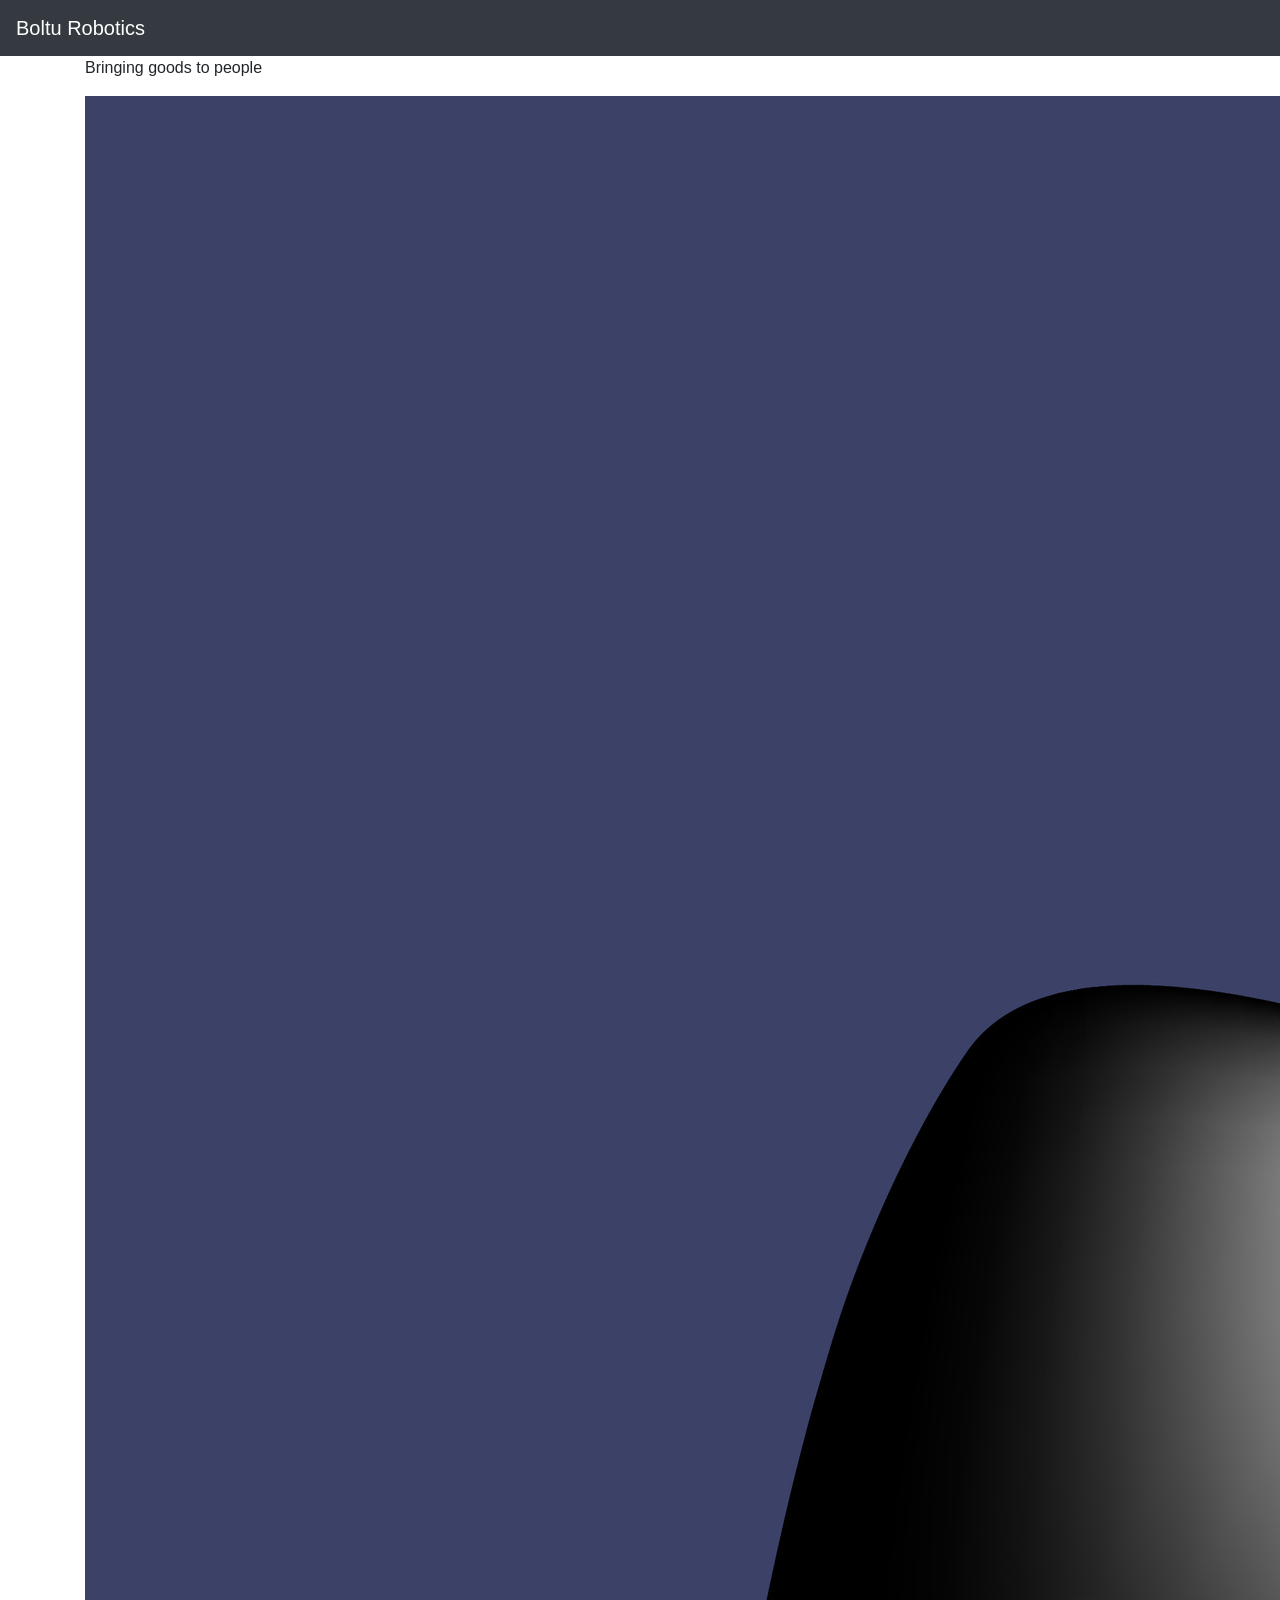
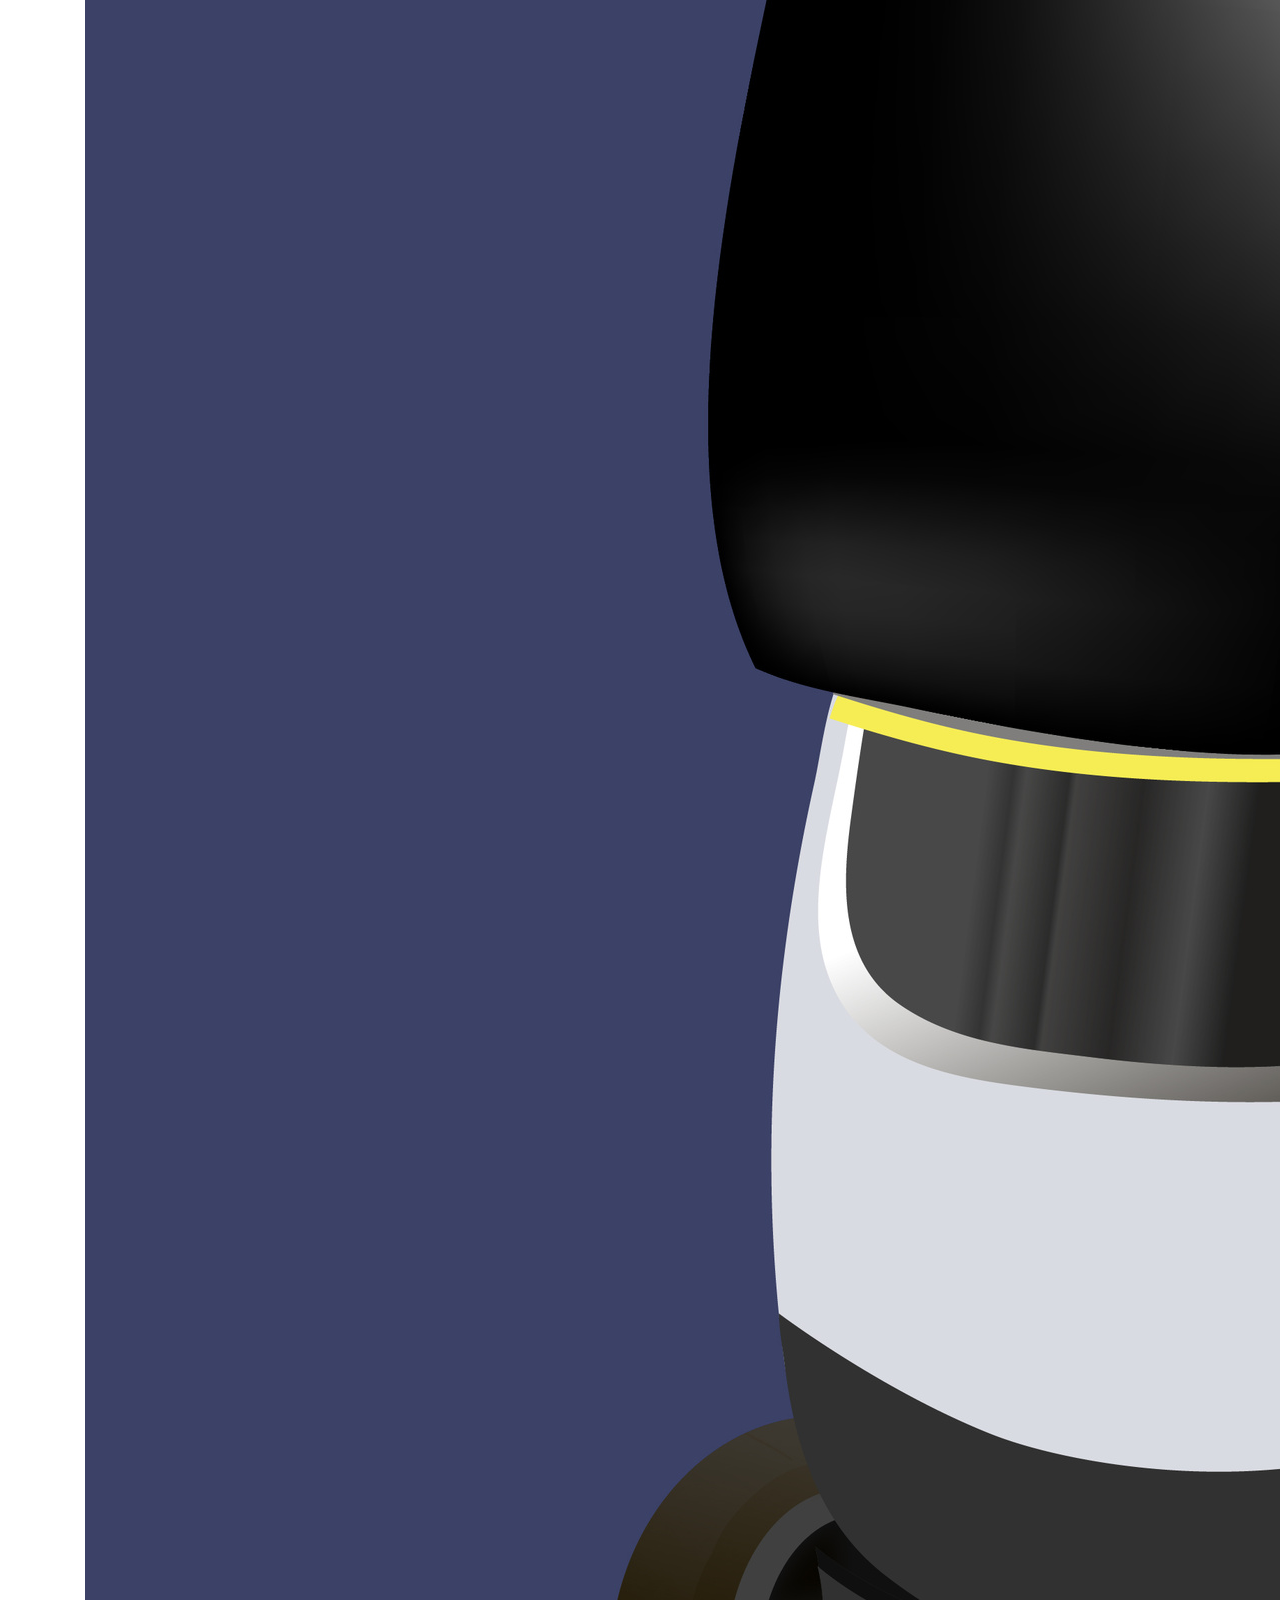
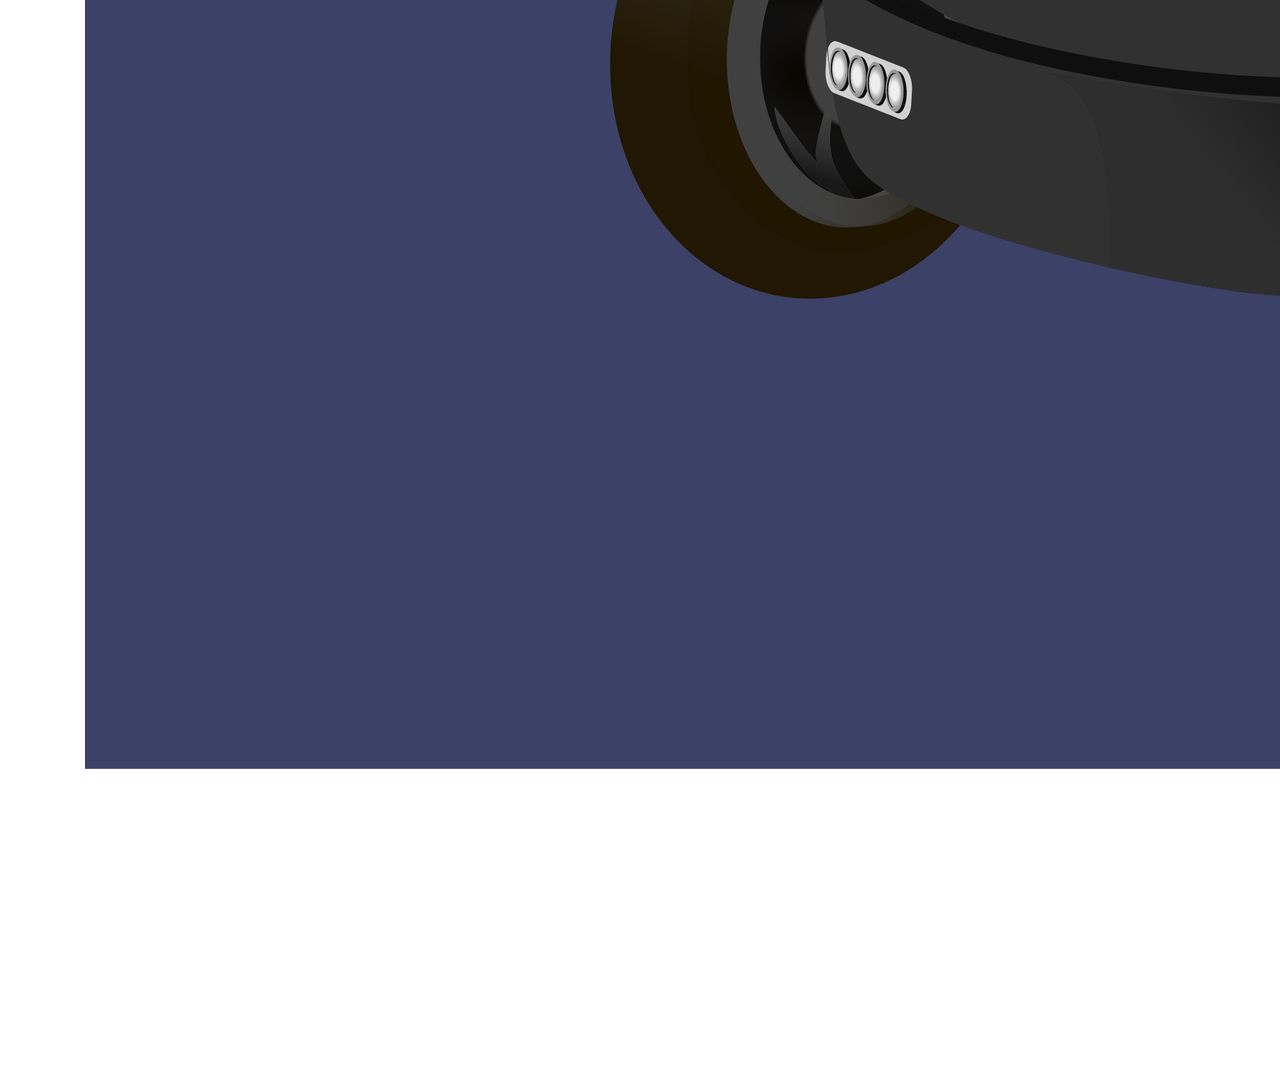
==== index.html @ 692ab0df "Update index.html" ====
<!doctype html>
<html lang="en">  
<head>    
  <meta charset="utf-8">
  <meta name="viewport" content="width=device-width, initial-scale=1, shrink-to-fit=no">
  <link rel="stylesheet" href="https://maxcdn.bootstrapcdn.com/bootstrap/4.0.0/css/bootstrap.min.css" integrity="sha384-Gn5384xqQ1aoWXA+058RXPxPg6fy4IWvTNh0E263XmFcJlSAwiGgFAW/dAiS6JXm" crossorigin="anonymous">
</head>
<body>
  <nav class="navbar navbar-dark bg-dark">
    <a class="navbar-brand" href="#">Boltu Robotics</a>
    <div class="collapse navbar-collapse" id="navbarNavAltMarkup">
      <div class="navbar-nav">
        <a class="nav-item nav-link active" href="#">Home <span class="sr-only">(current)</span></a>
        <a class="nav-item nav-link" href="contactus.html">Contact us</a>
      </div>
    </div>
  </nav>

  <div class="container">  
  <div id="programdetails">
  <p>Bringing goods to people</p>
    <img src="images/delivery.jpeg" />
  <iframe width="560" height="315" src="https://www.youtube-nocookie.com/embed/IPtCPt2tjGg" frameborder="0" allow="accelerometer; autoplay; clipboard-write; encrypted-media; gyroscope; picture-in-picture" allowfullscreen></iframe>
  </div>
  </div>
    
  <script src="https://code.jquery.com/jquery-3.2.1.slim.min.js" integrity="sha384-KJ3o2DKtIkvYIK3UENzmM7KCkRr/rE9/Qpg6aAZGJwFDMVNA/GpGFF93hXpG5KkN" crossorigin="anonymous"></script>
  <script src="https://cdnjs.cloudflare.com/ajax/libs/popper.js/1.12.9/umd/popper.min.js" integrity="sha384-ApNbgh9B+Y1QKtv3Rn7W3mgPxhU9K/ScQsAP7hUibX39j7fakFPskvXusvfa0b4Q" crossorigin="anonymous"></script>
  <script src="https://maxcdn.bootstrapcdn.com/bootstrap/4.0.0/js/bootstrap.min.js" integrity="sha384-JZR6Spejh4U02d8jOt6vLEHfe/JQGiRRSQQxSfFWpi1MquVdAyjUar5+76PVCmYl" crossorigin="anonymous"></script>
  
</body>
</html>
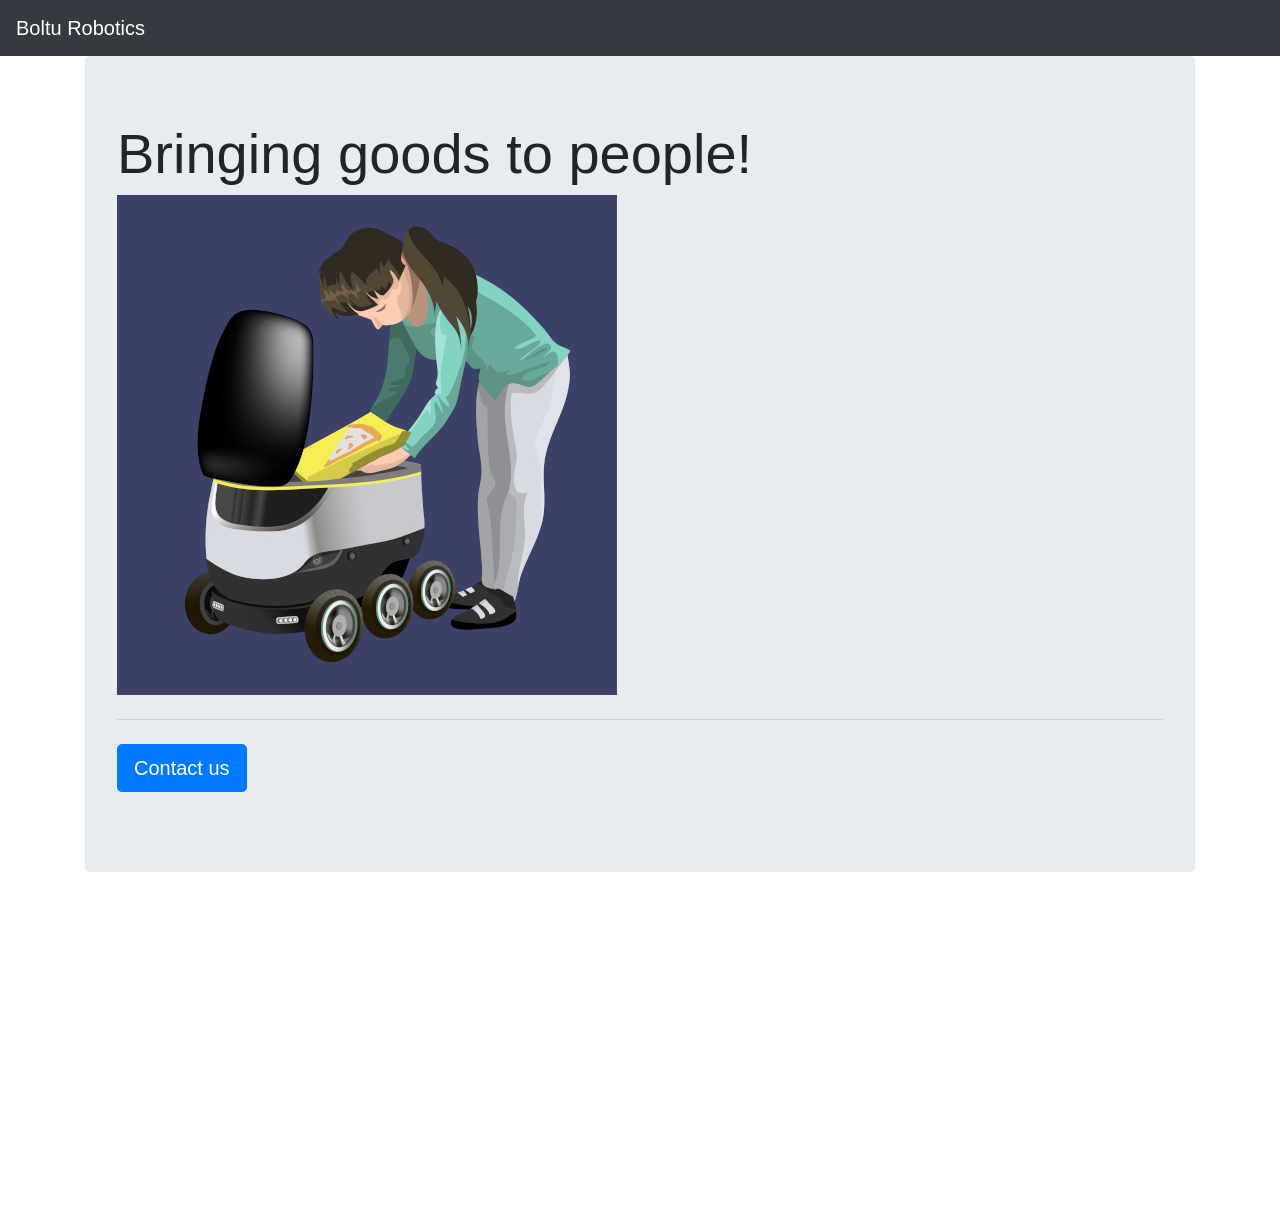
==== commit dab9387c: "Update index.html" ====
--- a/index.html
+++ b/index.html
@@ -8,18 +8,20 @@
 <body>
   <nav class="navbar navbar-dark bg-dark">
     <a class="navbar-brand" href="#">Boltu Robotics</a>
-    <div class="collapse navbar-collapse" id="navbarNavAltMarkup">
-      <div class="navbar-nav">
-        <a class="nav-item nav-link active" href="#">Home <span class="sr-only">(current)</span></a>
-        <a class="nav-item nav-link" href="contactus.html">Contact us</a>
-      </div>
-    </div>
   </nav>
 
   <div class="container">  
+    <div class="jumbotron">
+  <h1 class="display-4">Bringing goods to people!</h1>
+      <img src="images/delivery_sm.jpeg" />
+  <hr class="my-4">
+  <p class="lead">
+    <a class="btn btn-primary btn-lg" href="contactus.html" role="button">Contact us</a>
+  </p>
+</div>
+    
   <div id="programdetails">
-  <p>Bringing goods to people</p>
-    <img src="images/delivery.jpeg" />
+        
   <iframe width="560" height="315" src="https://www.youtube-nocookie.com/embed/IPtCPt2tjGg" frameborder="0" allow="accelerometer; autoplay; clipboard-write; encrypted-media; gyroscope; picture-in-picture" allowfullscreen></iframe>
   </div>
   </div>
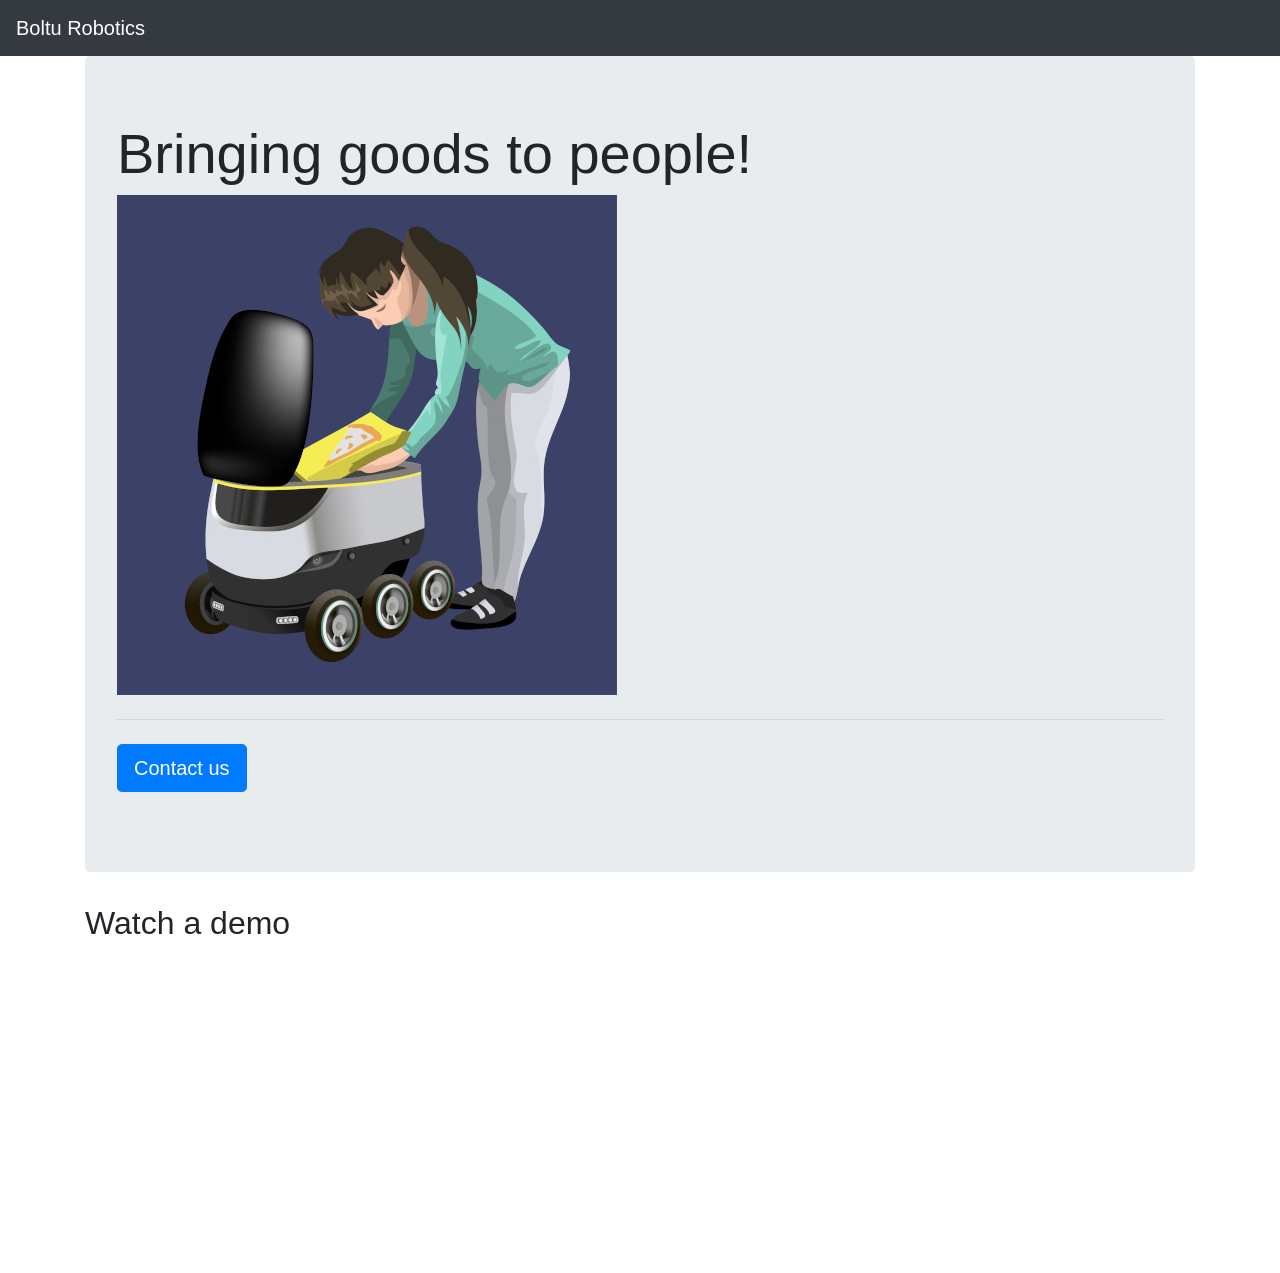
==== commit 9e319fb4: "Update index.html" ====
--- a/index.html
+++ b/index.html
@@ -12,7 +12,7 @@
 
   <div class="container">  
     <div class="jumbotron">
-  <h1 class="display-4">Bringing goods to people!</h1>
+  <h4 class="display-4">Bringing goods to people!</h4>
       <img src="images/delivery_sm.jpeg" />
   <hr class="my-4">
   <p class="lead">
@@ -21,7 +21,7 @@
 </div>
     
   <div id="programdetails">
-        
+    <h2>Watch a demo</h2>
   <iframe width="560" height="315" src="https://www.youtube-nocookie.com/embed/IPtCPt2tjGg" frameborder="0" allow="accelerometer; autoplay; clipboard-write; encrypted-media; gyroscope; picture-in-picture" allowfullscreen></iframe>
   </div>
   </div>
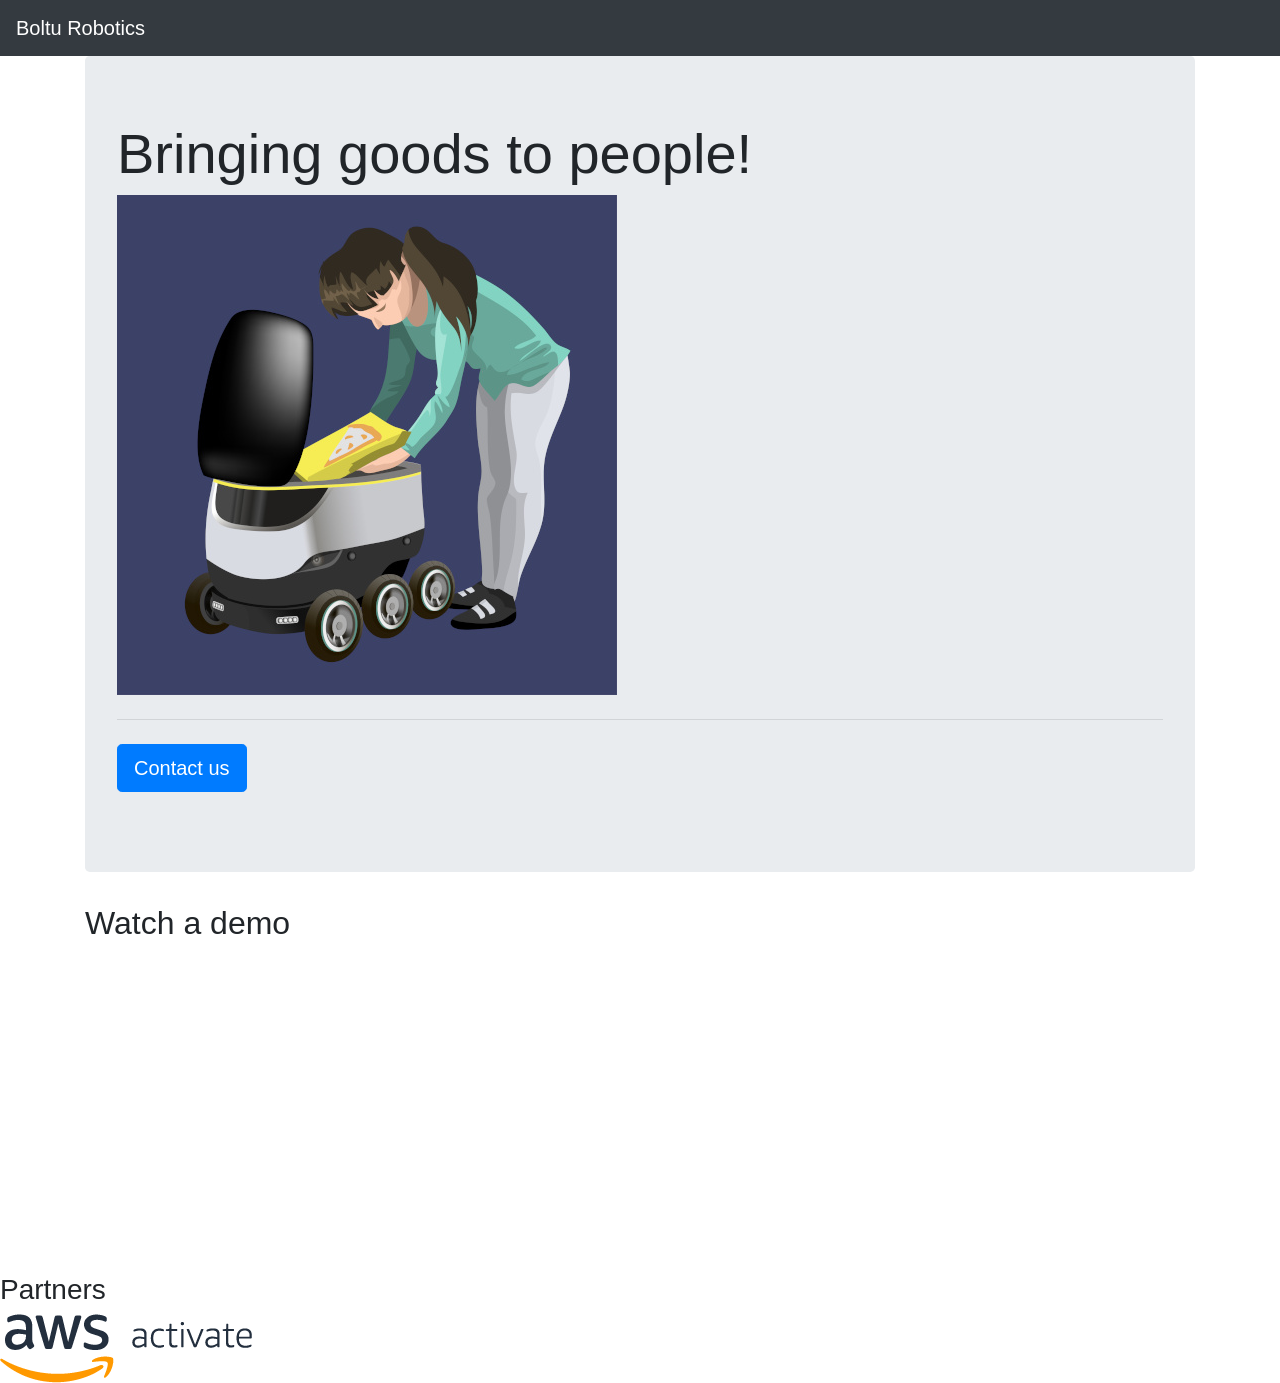
==== commit 7d1c2205: "Update index.html" ====
--- a/index.html
+++ b/index.html
@@ -25,7 +25,10 @@
   <iframe width="560" height="315" src="https://www.youtube-nocookie.com/embed/IPtCPt2tjGg" frameborder="0" allow="accelerometer; autoplay; clipboard-write; encrypted-media; gyroscope; picture-in-picture" allowfullscreen></iframe>
   </div>
   </div>
-    
+  <div>
+    <h3>Partners</h3>
+    <img src="images/aws_activate.png" alt="AWS Activate" />
+  </div>
   <script src="https://code.jquery.com/jquery-3.2.1.slim.min.js" integrity="sha384-KJ3o2DKtIkvYIK3UENzmM7KCkRr/rE9/Qpg6aAZGJwFDMVNA/GpGFF93hXpG5KkN" crossorigin="anonymous"></script>
   <script src="https://cdnjs.cloudflare.com/ajax/libs/popper.js/1.12.9/umd/popper.min.js" integrity="sha384-ApNbgh9B+Y1QKtv3Rn7W3mgPxhU9K/ScQsAP7hUibX39j7fakFPskvXusvfa0b4Q" crossorigin="anonymous"></script>
   <script src="https://maxcdn.bootstrapcdn.com/bootstrap/4.0.0/js/bootstrap.min.js" integrity="sha384-JZR6Spejh4U02d8jOt6vLEHfe/JQGiRRSQQxSfFWpi1MquVdAyjUar5+76PVCmYl" crossorigin="anonymous"></script>
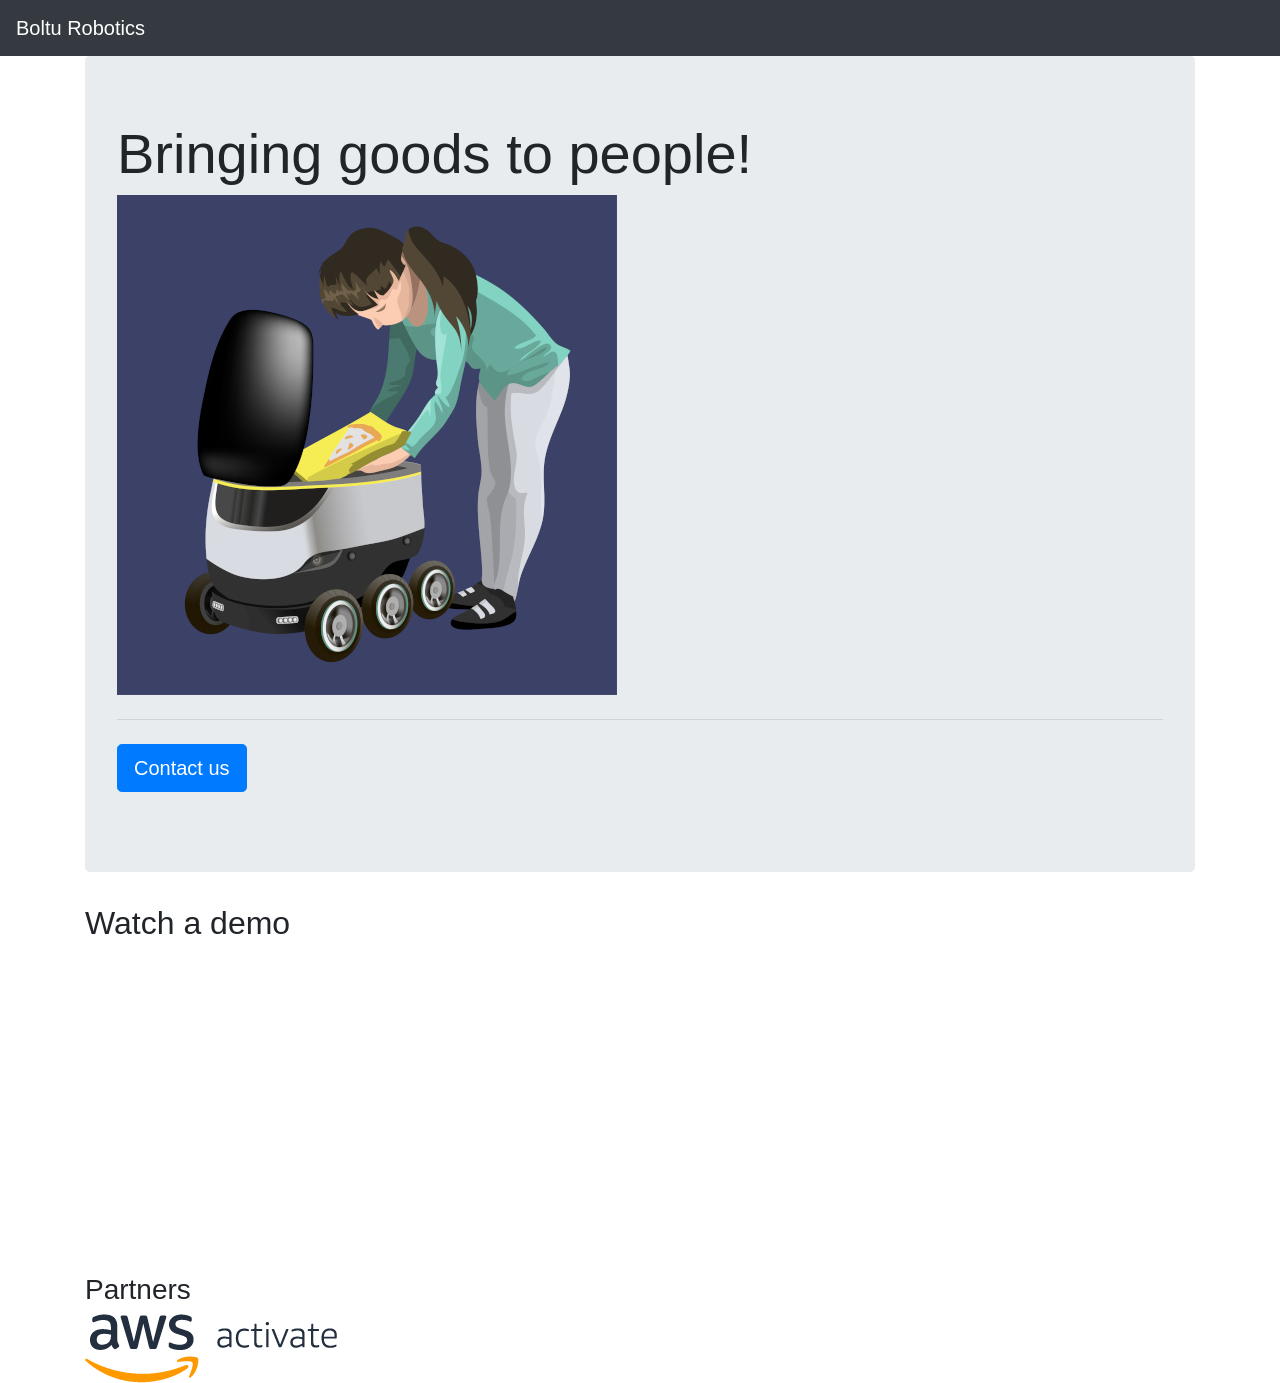
==== commit 6742f194: "Update index.html" ====
--- a/index.html
+++ b/index.html
@@ -24,11 +24,13 @@
     <h2>Watch a demo</h2>
   <iframe width="560" height="315" src="https://www.youtube-nocookie.com/embed/IPtCPt2tjGg" frameborder="0" allow="accelerometer; autoplay; clipboard-write; encrypted-media; gyroscope; picture-in-picture" allowfullscreen></iframe>
   </div>
-  </div>
   <div>
     <h3>Partners</h3>
     <img src="images/aws_activate.png" alt="AWS Activate" />
   </div>
+    
+  </div>
+
   <script src="https://code.jquery.com/jquery-3.2.1.slim.min.js" integrity="sha384-KJ3o2DKtIkvYIK3UENzmM7KCkRr/rE9/Qpg6aAZGJwFDMVNA/GpGFF93hXpG5KkN" crossorigin="anonymous"></script>
   <script src="https://cdnjs.cloudflare.com/ajax/libs/popper.js/1.12.9/umd/popper.min.js" integrity="sha384-ApNbgh9B+Y1QKtv3Rn7W3mgPxhU9K/ScQsAP7hUibX39j7fakFPskvXusvfa0b4Q" crossorigin="anonymous"></script>
   <script src="https://maxcdn.bootstrapcdn.com/bootstrap/4.0.0/js/bootstrap.min.js" integrity="sha384-JZR6Spejh4U02d8jOt6vLEHfe/JQGiRRSQQxSfFWpi1MquVdAyjUar5+76PVCmYl" crossorigin="anonymous"></script>
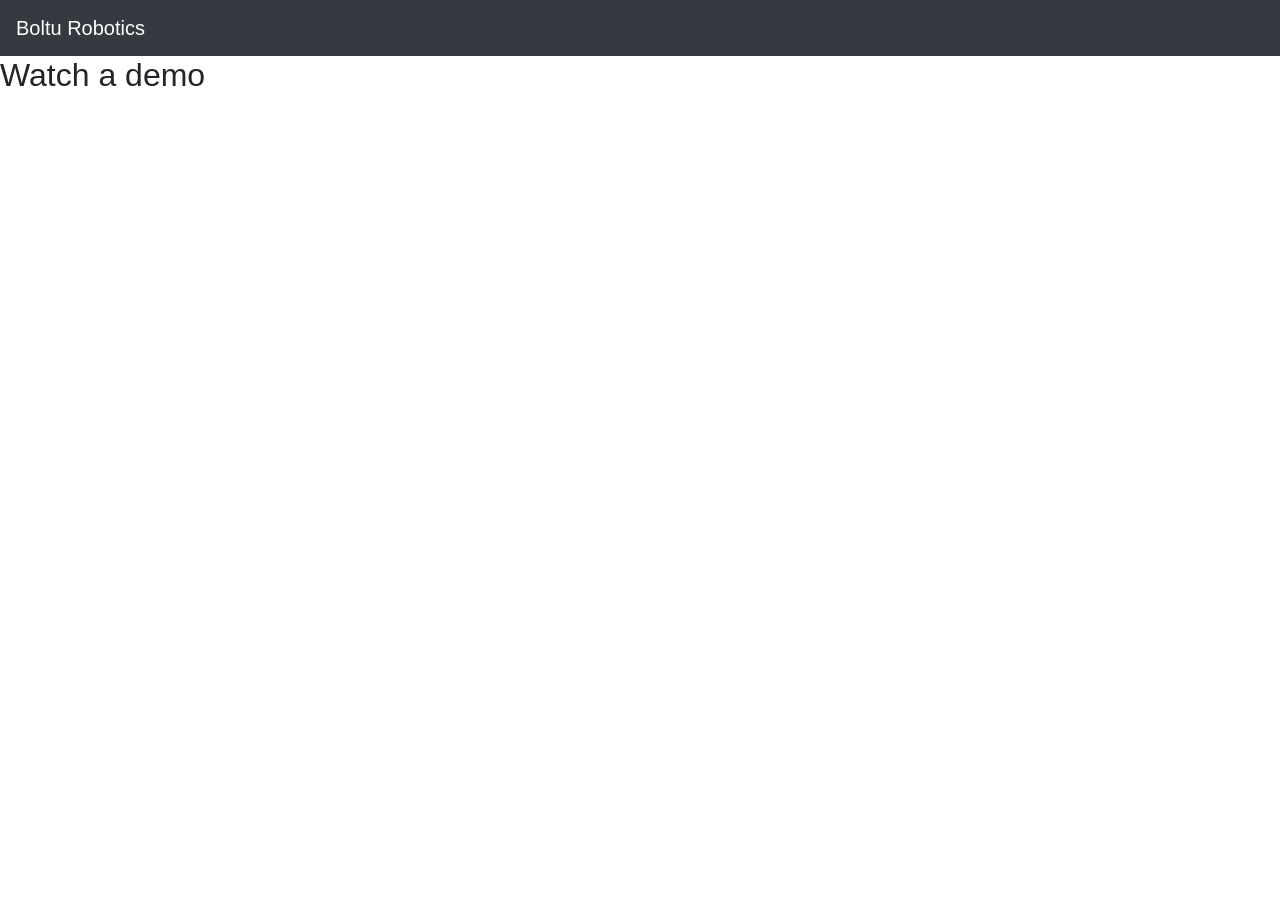
==== commit c5fe6176: "Update index.html" ====
--- a/index.html
+++ b/index.html
@@ -9,25 +9,13 @@
   <nav class="navbar navbar-dark bg-dark">
     <a class="navbar-brand" href="#">Boltu Robotics</a>
   </nav>
-
-  <div class="container">  
-    <div class="jumbotron">
-  <h4 class="display-4">Bringing goods to people!</h4>
-      <img src="images/delivery_sm.jpeg" />
-  <hr class="my-4">
-  <p class="lead">
-    <a class="btn btn-primary btn-lg" href="contactus.html" role="button">Contact us</a>
-  </p>
-</div>
     
   <div id="programdetails">
     <h2>Watch a demo</h2>
-  <iframe width="560" height="315" src="https://www.youtube-nocookie.com/embed/IPtCPt2tjGg" frameborder="0" allow="accelerometer; autoplay; clipboard-write; encrypted-media; gyroscope; picture-in-picture" allowfullscreen></iframe>
+
+    <iframe width="560" height="315" src="https://www.youtube.com/embed/LQcXNN6Wu04" title="YouTube video player" frameborder="0" allow="accelerometer; autoplay; clipboard-write; encrypted-media; gyroscope; picture-in-picture" allowfullscreen></iframe>
   </div>
-  <div>
-    <h3>Partners</h3>
-    <img src="images/aws_activate.png" alt="AWS Activate" />
-  </div>
+  
     
   </div>
 
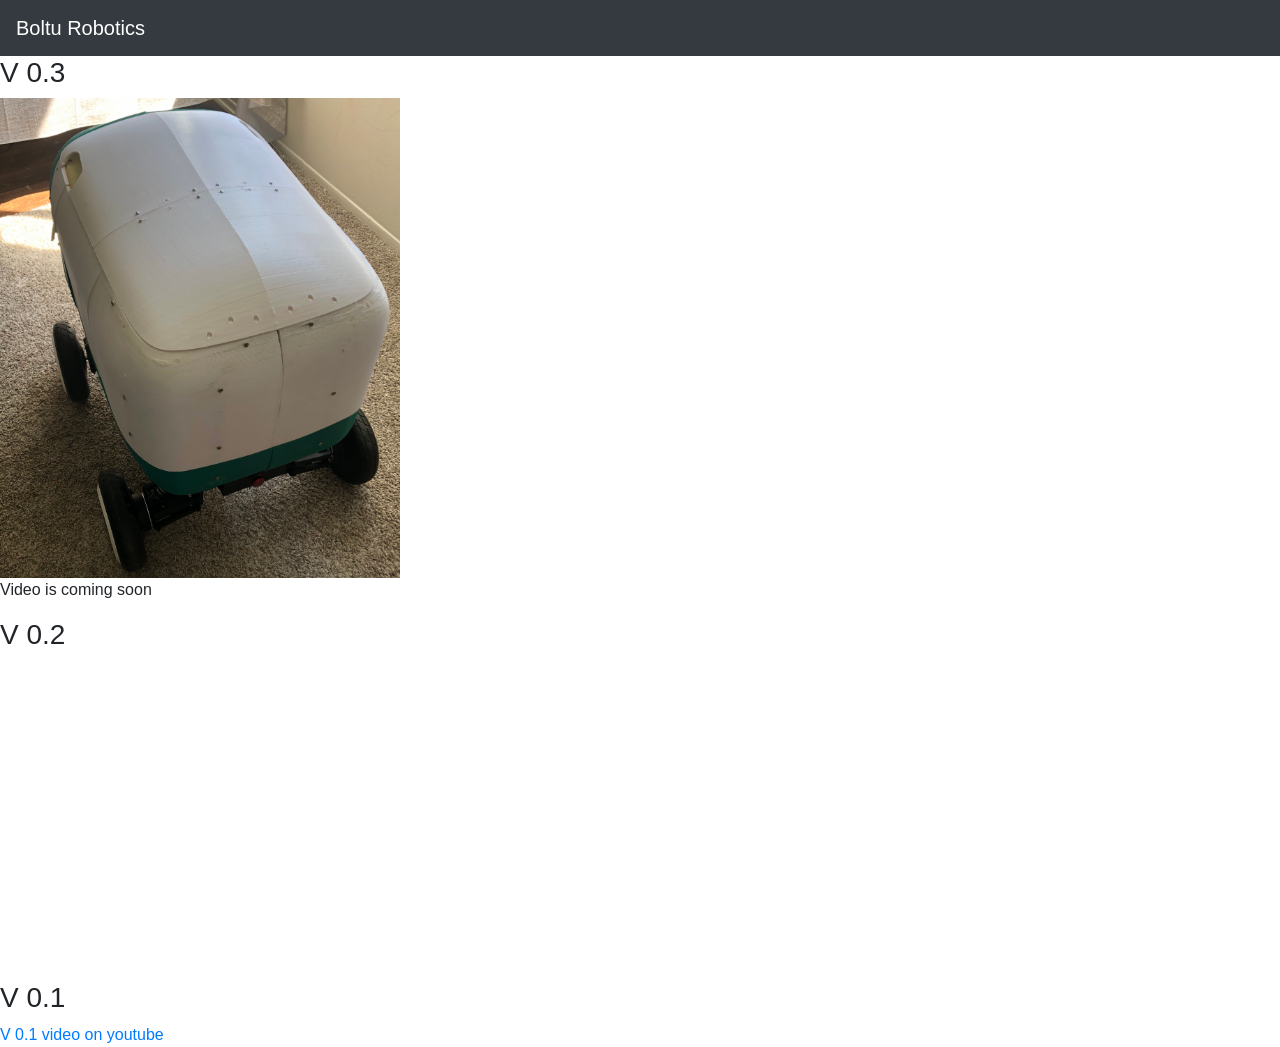
==== commit c7884e5e: "Update index.html" ====
--- a/index.html
+++ b/index.html
@@ -9,19 +9,20 @@
   <nav class="navbar navbar-dark bg-dark">
     <a class="navbar-brand" href="#">Boltu Robotics</a>
   </nav>
-    
-  <div id="programdetails">
-    <h2>Watch a demo</h2>
-
-    <iframe width="560" height="315" src="https://www.youtube.com/embed/LQcXNN6Wu04" title="YouTube video player" frameborder="0" allow="accelerometer; autoplay; clipboard-write; encrypted-media; gyroscope; picture-in-picture" allowfullscreen></iframe>
+  <h3>V 0.3</h3>
+  <img src="/images/v3.jpg" width="400" height="480" />
+  <p>Video is coming soon</p>
+  
+  <h3>V 0.2 </h3>
+  <div>
+  <iframe width="560" height="315" src="https://www.youtube.com/embed/LQcXNN6Wu04" title="YouTube video player" frameborder="0" allow="accelerometer; autoplay; clipboard-write; encrypted-media; gyroscope; picture-in-picture" allowfullscreen></iframe>
   </div>
+  <h3>V 0.1</h3>
+ 
+  <a href="https://youtu.be/LQcXNN6Wu04">V 0.1 video on youtube</a>
   
-    
-  </div>
-
-  <script src="https://code.jquery.com/jquery-3.2.1.slim.min.js" integrity="sha384-KJ3o2DKtIkvYIK3UENzmM7KCkRr/rE9/Qpg6aAZGJwFDMVNA/GpGFF93hXpG5KkN" crossorigin="anonymous"></script>
-  <script src="https://cdnjs.cloudflare.com/ajax/libs/popper.js/1.12.9/umd/popper.min.js" integrity="sha384-ApNbgh9B+Y1QKtv3Rn7W3mgPxhU9K/ScQsAP7hUibX39j7fakFPskvXusvfa0b4Q" crossorigin="anonymous"></script>
-  <script src="https://maxcdn.bootstrapcdn.com/bootstrap/4.0.0/js/bootstrap.min.js" integrity="sha384-JZR6Spejh4U02d8jOt6vLEHfe/JQGiRRSQQxSfFWpi1MquVdAyjUar5+76PVCmYl" crossorigin="anonymous"></script>
+  
+   <script src="https://maxcdn.bootstrapcdn.com/bootstrap/4.0.0/js/bootstrap.min.js" integrity="sha384-JZR6Spejh4U02d8jOt6vLEHfe/JQGiRRSQQxSfFWpi1MquVdAyjUar5+76PVCmYl" crossorigin="anonymous"></script>
   
 </body>
 </html>
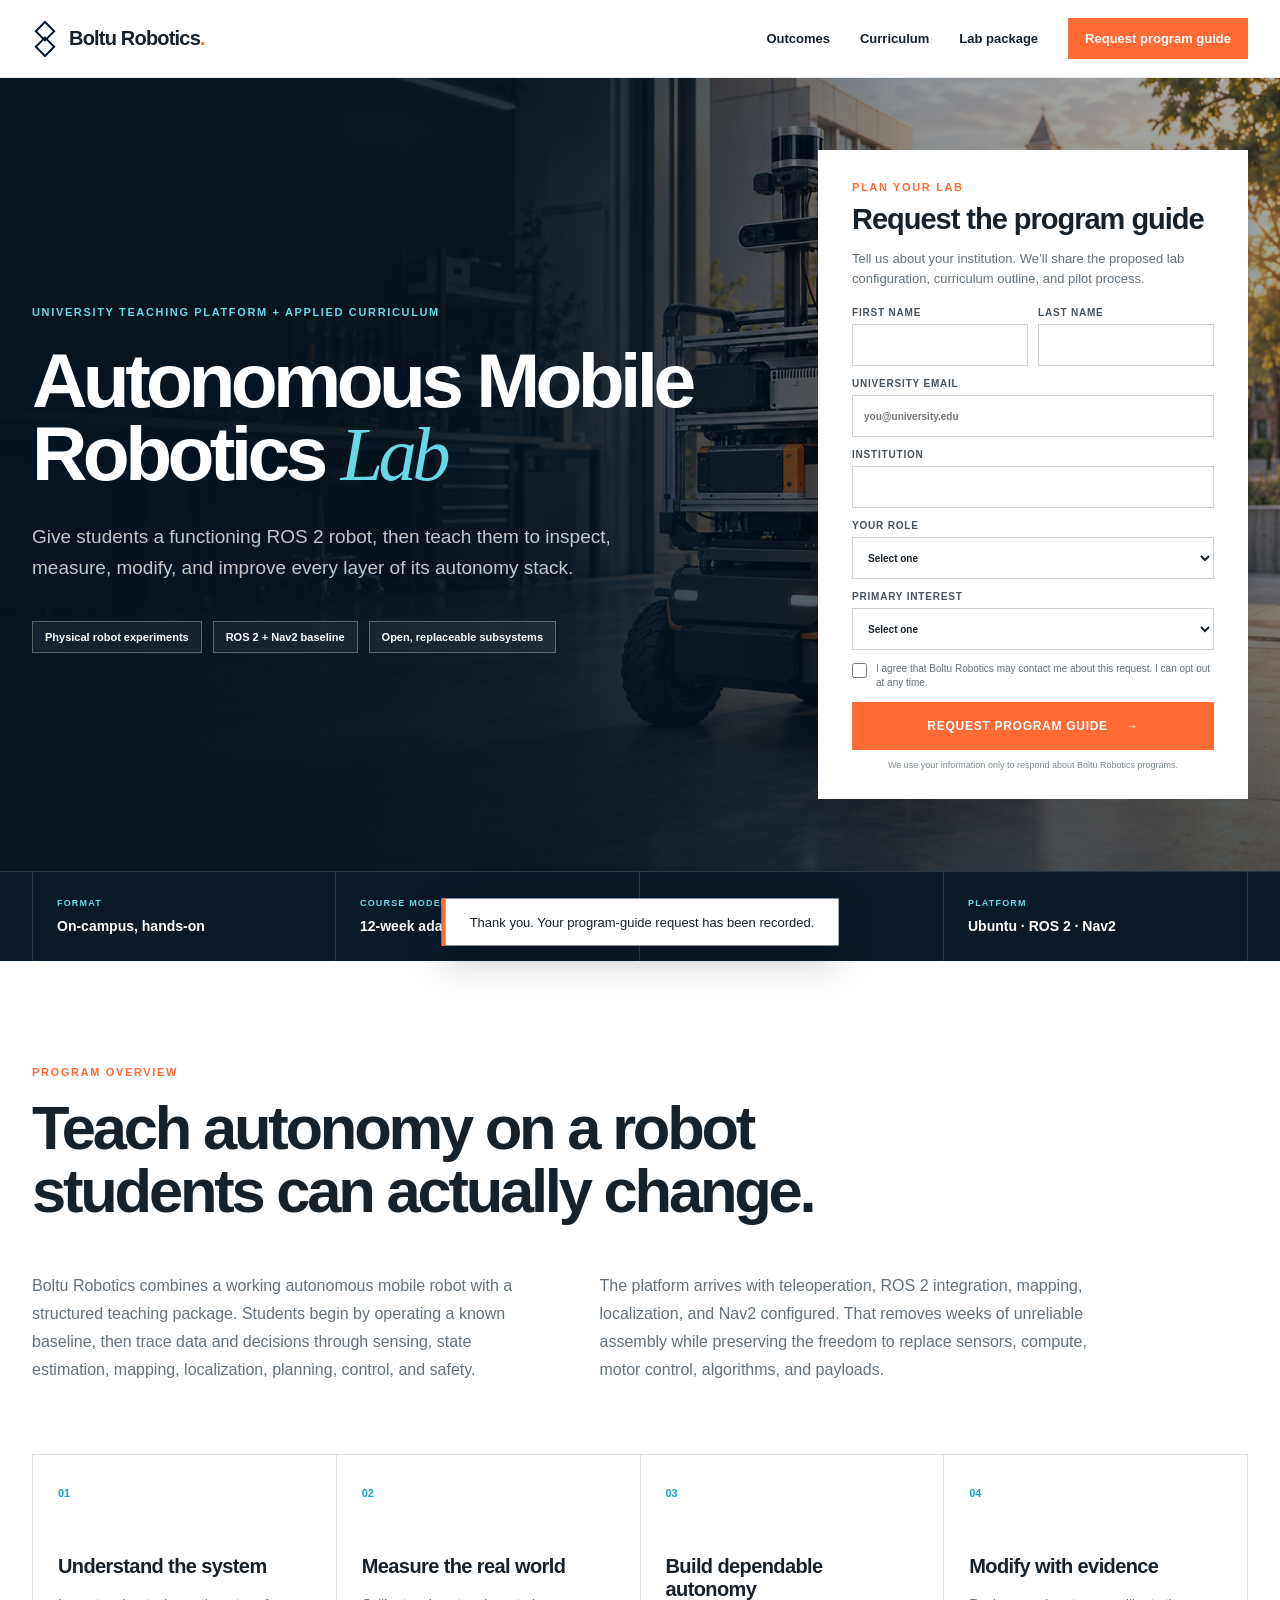
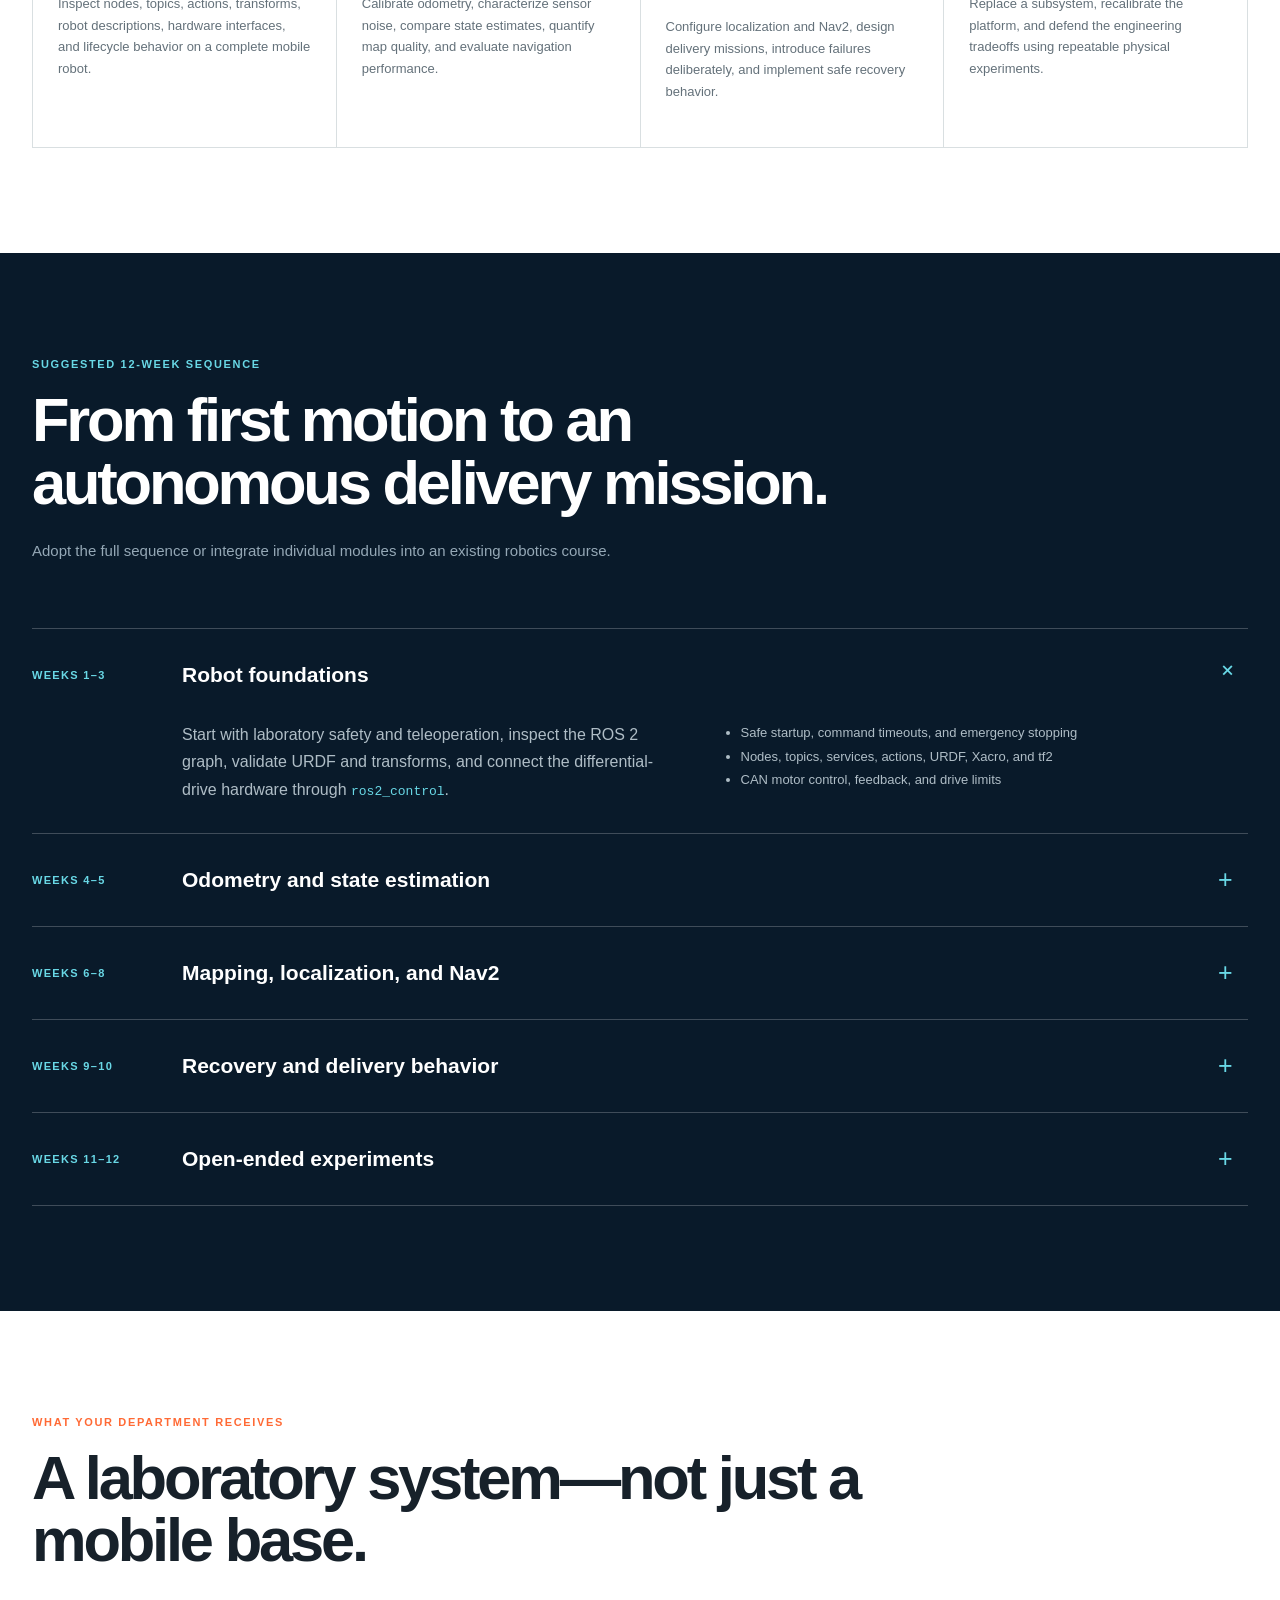
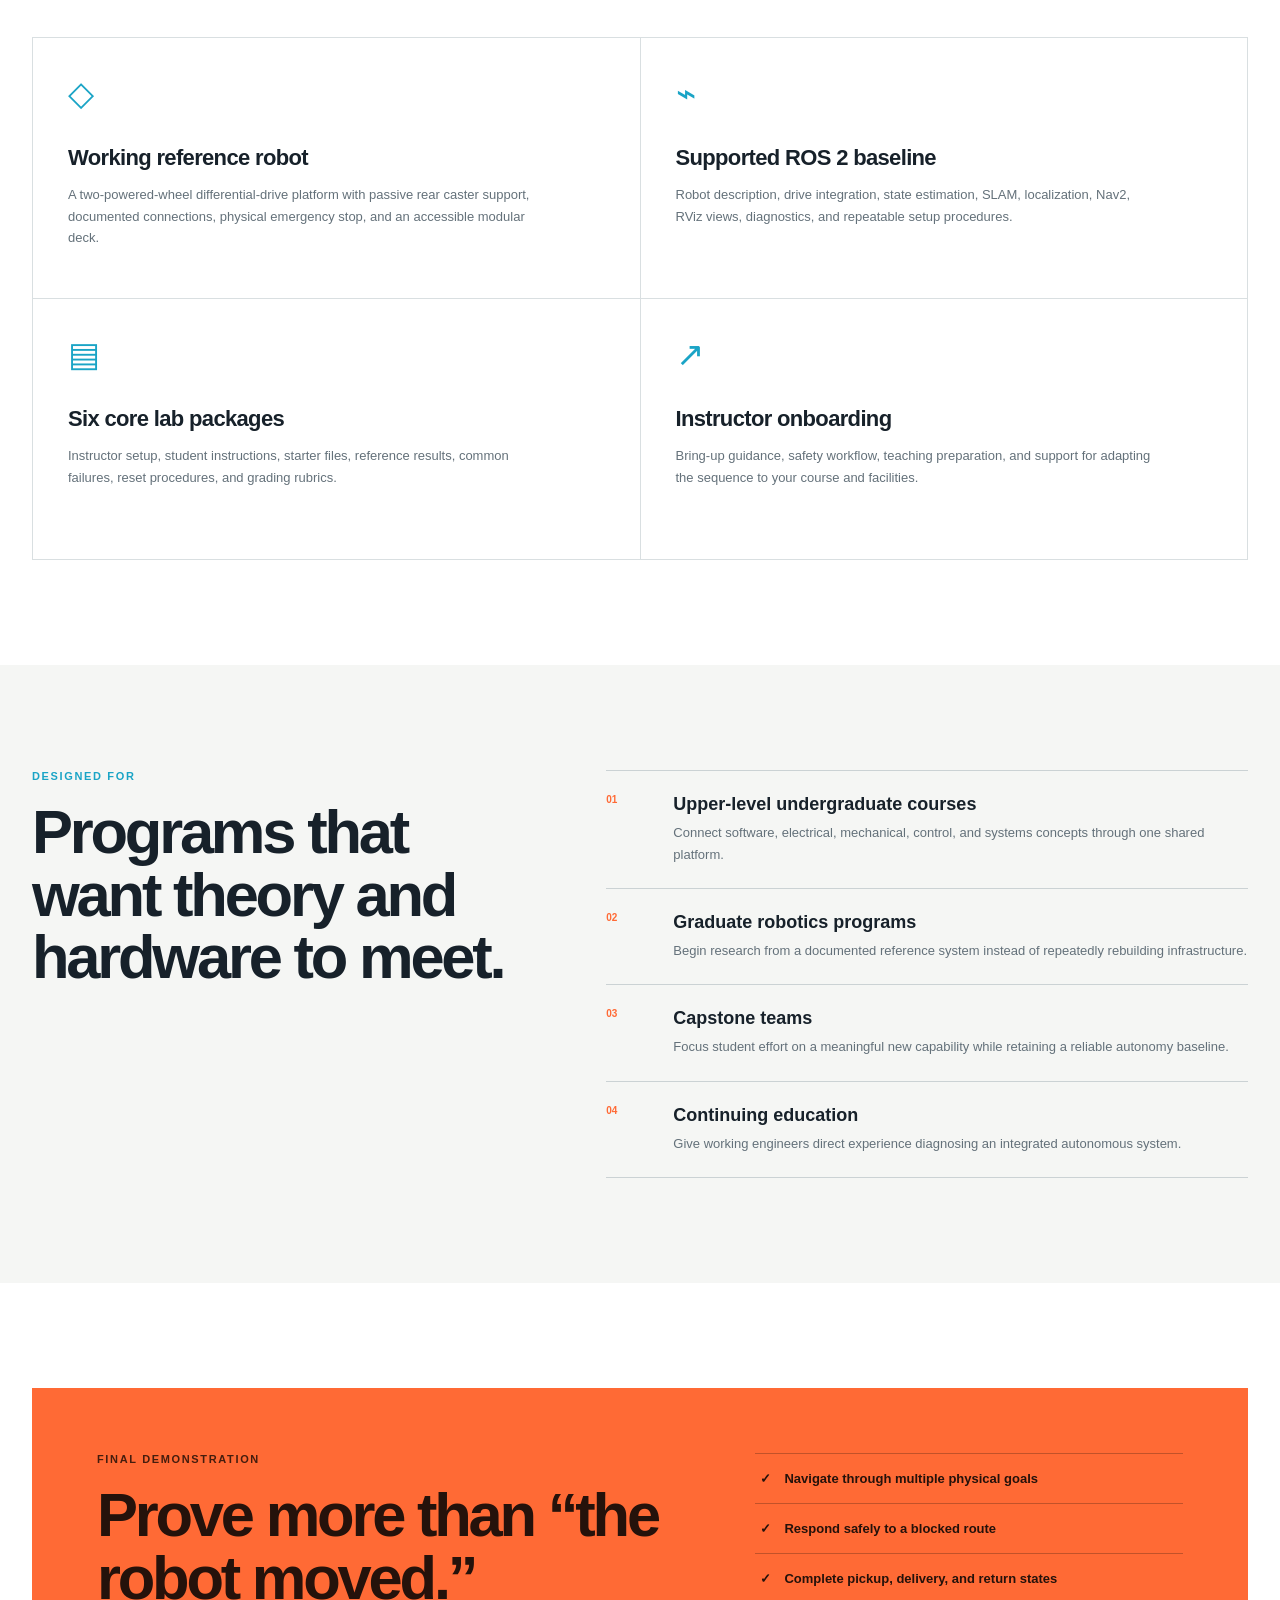
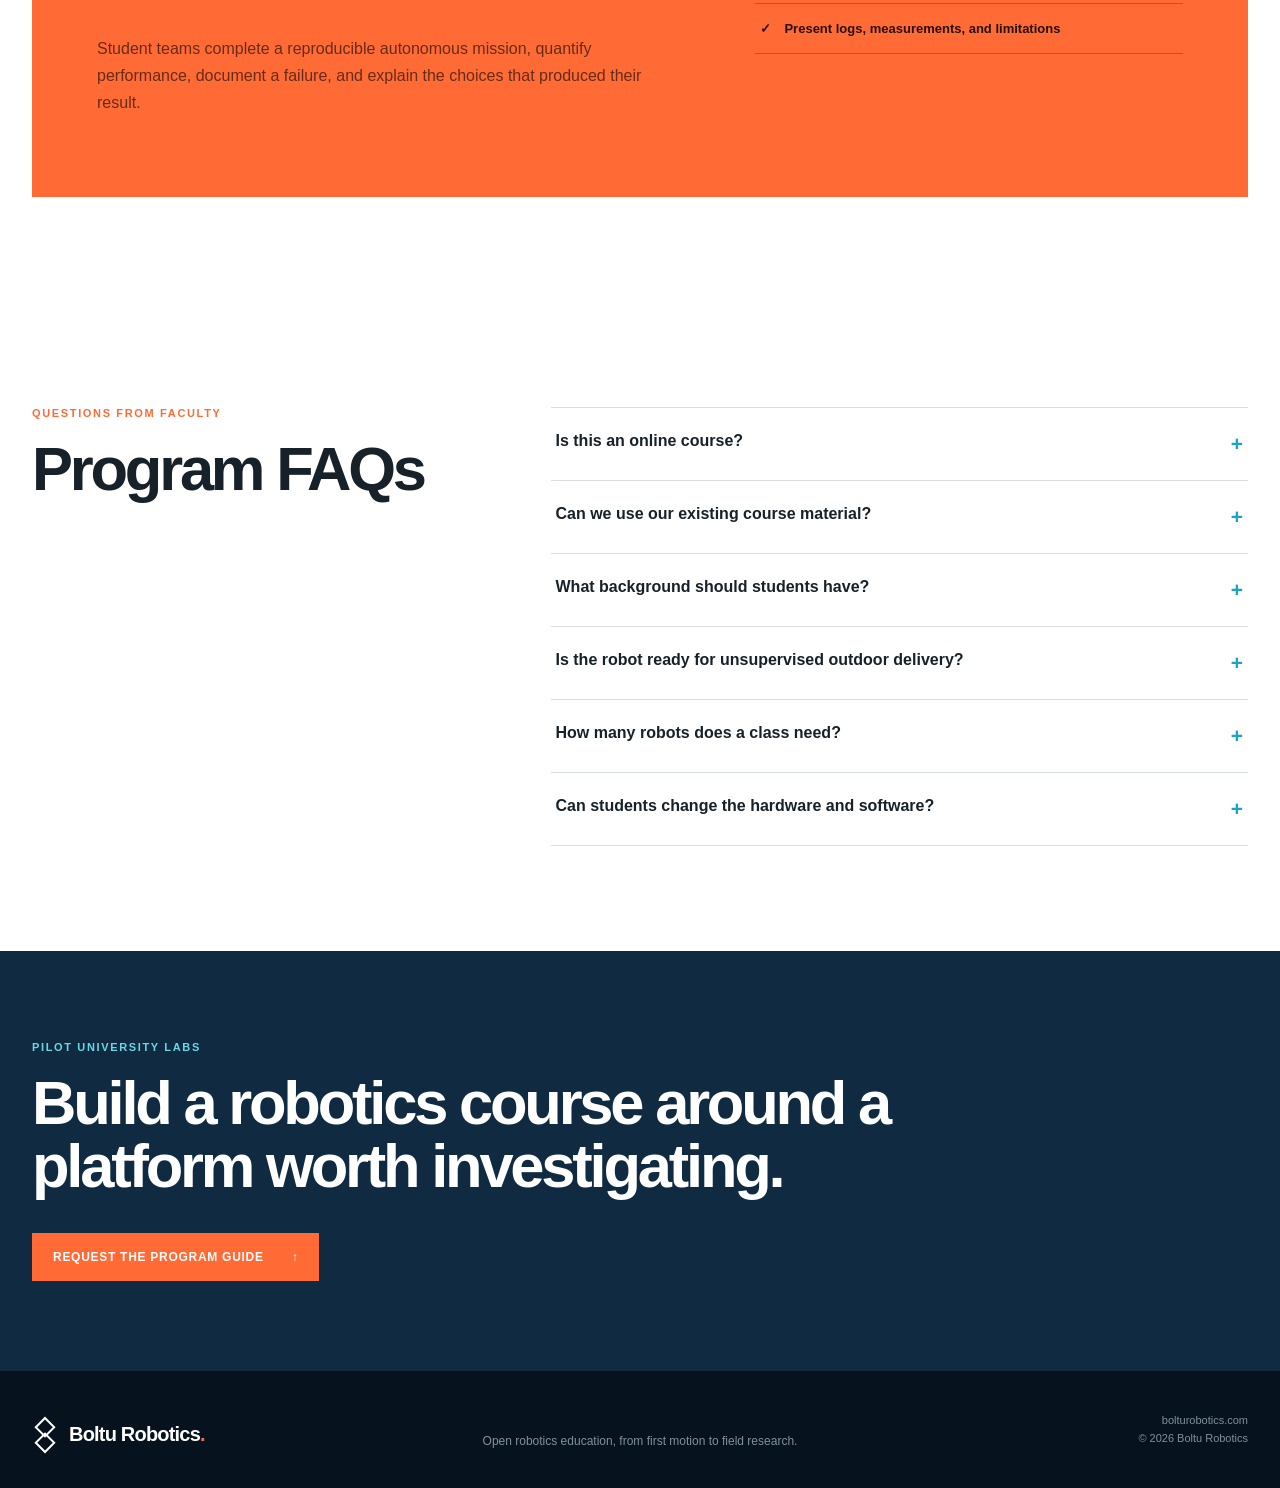
==== commit 8b7adc58: "Add university robotics lab landing page" ====
--- a/index.html
+++ b/index.html
@@ -1,28 +1,197 @@
 <!doctype html>
-<html lang="en">  
-<head>    
+<html lang="en">
+<head>
   <meta charset="utf-8">
-  <meta name="viewport" content="width=device-width, initial-scale=1, shrink-to-fit=no">
-  <link rel="stylesheet" href="https://maxcdn.bootstrapcdn.com/bootstrap/4.0.0/css/bootstrap.min.css" integrity="sha384-Gn5384xqQ1aoWXA+058RXPxPg6fy4IWvTNh0E263XmFcJlSAwiGgFAW/dAiS6JXm" crossorigin="anonymous">
+  <meta name="viewport" content="width=device-width, initial-scale=1">
+  <meta name="description" content="Build a university autonomous mobile robotics lab with a working ROS 2 platform, structured curriculum, and instructor onboarding from Boltu Robotics.">
+  <title>Autonomous Mobile Robotics Lab — Boltu Robotics</title>
+  <link rel="canonical" href="https://bolturobotics.com/">
+  <link rel="preload" href="assets/modular-delivery-robot-v2.png" as="image" fetchpriority="high">
+  <link rel="stylesheet" href="robotics-lab.css">
 </head>
 <body>
-  <nav class="navbar navbar-dark bg-dark">
-    <a class="navbar-brand" href="#">Boltu Robotics</a>
-  </nav>
-  <h3>V 0.3</h3>
-  <img src="/images/v3.jpg" width="400" height="480" />
-  <p>Video is coming soon</p>
-  
-  <h3>V 0.2 </h3>
-  <div>
-  <iframe width="560" height="315" src="https://www.youtube.com/embed/LQcXNN6Wu04" title="YouTube video player" frameborder="0" allow="accelerometer; autoplay; clipboard-write; encrypted-media; gyroscope; picture-in-picture" allowfullscreen></iframe>
-  </div>
-  <h3>V 0.1</h3>
- 
-  <a href="https://youtu.be/LQcXNN6Wu04">V 0.1 video on youtube</a>
-  
-  
-   <script src="https://maxcdn.bootstrapcdn.com/bootstrap/4.0.0/js/bootstrap.min.js" integrity="sha384-JZR6Spejh4U02d8jOt6vLEHfe/JQGiRRSQQxSfFWpi1MquVdAyjUar5+76PVCmYl" crossorigin="anonymous"></script>
-  
+  <header class="topbar">
+    <a class="brand" href="index.html" aria-label="Boltu Robotics home">
+      <span class="brand-mark" aria-hidden="true"><i></i><i></i></span>
+      <span>Boltu Robotics<span class="brand-dot">.</span></span>
+    </a>
+    <nav aria-label="Program navigation">
+      <a href="#outcomes">Outcomes</a>
+      <a href="#curriculum">Curriculum</a>
+      <a href="#labs">Lab package</a>
+      <a class="nav-button" href="#request-guide">Request program guide</a>
+    </nav>
+    <button class="menu-button" type="button" aria-expanded="false" aria-label="Open navigation"><span></span><span></span><span></span></button>
+  </header>
+
+  <main>
+    <section class="hero" id="top">
+      <img src="assets/modular-delivery-robot-v2.png" alt="A modular autonomous mobile robot operating beside a university robotics laboratory">
+      <div class="hero-overlay"></div>
+      <div class="hero-grid page-width">
+        <div class="hero-copy">
+          <p class="kicker">University teaching platform + applied curriculum</p>
+          <h1>Autonomous Mobile Robotics <em>Lab</em></h1>
+          <p class="hero-lead">Give students a functioning ROS 2 robot, then teach them to inspect, measure, modify, and improve every layer of its autonomy stack.</p>
+          <div class="hero-points" aria-label="Program highlights">
+            <span>Physical robot experiments</span>
+            <span>ROS 2 + Nav2 baseline</span>
+            <span>Open, replaceable subsystems</span>
+          </div>
+        </div>
+
+        <aside class="lead-card" id="request-guide">
+          <p class="form-eyebrow">Plan your lab</p>
+          <h2>Request the program guide</h2>
+          <p>Tell us about your institution. We’ll share the proposed lab configuration, curriculum outline, and pilot process.</p>
+          <form class="guide-form">
+            <div class="field-row">
+              <label>First name<input name="first_name" type="text" autocomplete="given-name" required></label>
+              <label>Last name<input name="last_name" type="text" autocomplete="family-name" required></label>
+            </div>
+            <label>University email<input name="email" type="email" autocomplete="email" placeholder="you@university.edu" required></label>
+            <label>Institution<input name="institution" type="text" autocomplete="organization" required></label>
+            <label>Your role
+              <select name="role" required>
+                <option value="" selected disabled>Select one</option>
+                <option>Faculty or instructor</option>
+                <option>Department or program leader</option>
+                <option>Laboratory or research lead</option>
+                <option>Procurement or administration</option>
+                <option>Student team advisor</option>
+              </select>
+            </label>
+            <label>Primary interest
+              <select name="interest" required>
+                <option value="" selected disabled>Select one</option>
+                <option>Teaching laboratory</option>
+                <option>Capstone program</option>
+                <option>Research platform</option>
+                <option>Campus delivery experiments</option>
+              </select>
+            </label>
+            <label class="consent"><input name="consent" type="checkbox" required><span>I agree that Boltu Robotics may contact me about this request. I can opt out at any time.</span></label>
+            <button type="submit">Request program guide <span>→</span></button>
+            <small>We use your information only to respond about Boltu Robotics programs.</small>
+          </form>
+        </aside>
+      </div>
+    </section>
+
+    <section class="fact-strip" aria-label="Program facts">
+      <div class="page-width facts">
+        <div><small>FORMAT</small><strong>On-campus, hands-on</strong></div>
+        <div><small>COURSE MODEL</small><strong>12-week adaptable sequence</strong></div>
+        <div><small>LAB RATIO</small><strong>1 robot / 3–5 students</strong></div>
+        <div><small>PLATFORM</small><strong>Ubuntu · ROS 2 · Nav2</strong></div>
+      </div>
+    </section>
+
+    <section class="overview section page-width" id="outcomes">
+      <div class="section-intro">
+        <p class="section-tag">Program overview</p>
+        <h2>Teach autonomy on a robot students can actually change.</h2>
+      </div>
+      <div class="overview-copy">
+        <p>Boltu Robotics combines a working autonomous mobile robot with a structured teaching package. Students begin by operating a known baseline, then trace data and decisions through sensing, state estimation, mapping, localization, planning, control, and safety.</p>
+        <p>The platform arrives with teleoperation, ROS 2 integration, mapping, localization, and Nav2 configured. That removes weeks of unreliable assembly while preserving the freedom to replace sensors, compute, motor control, algorithms, and payloads.</p>
+      </div>
+      <div class="outcome-grid">
+        <article><span>01</span><h3>Understand the system</h3><p>Inspect nodes, topics, actions, transforms, robot descriptions, hardware interfaces, and lifecycle behavior on a complete mobile robot.</p></article>
+        <article><span>02</span><h3>Measure the real world</h3><p>Calibrate odometry, characterize sensor noise, compare state estimates, quantify map quality, and evaluate navigation performance.</p></article>
+        <article><span>03</span><h3>Build dependable autonomy</h3><p>Configure localization and Nav2, design delivery missions, introduce failures deliberately, and implement safe recovery behavior.</p></article>
+        <article><span>04</span><h3>Modify with evidence</h3><p>Replace a subsystem, recalibrate the platform, and defend the engineering tradeoffs using repeatable physical experiments.</p></article>
+      </div>
+    </section>
+
+    <section class="learning section" id="curriculum">
+      <div class="page-width">
+        <div class="section-intro light">
+          <p class="section-tag">Suggested 12-week sequence</p>
+          <h2>From first motion to an autonomous delivery mission.</h2>
+          <p class="intro-note">Adopt the full sequence or integrate individual modules into an existing robotics course.</p>
+        </div>
+        <div class="module-list">
+          <details open><summary><span>Weeks 1–3</span><strong>Robot foundations</strong><i>+</i></summary><div><p>Start with laboratory safety and teleoperation, inspect the ROS 2 graph, validate URDF and transforms, and connect the differential-drive hardware through <code>ros2_control</code>.</p><ul><li>Safe startup, command timeouts, and emergency stopping</li><li>Nodes, topics, services, actions, URDF, Xacro, and tf2</li><li>CAN motor control, feedback, and drive limits</li></ul></div></details>
+          <details><summary><span>Weeks 4–5</span><strong>Odometry and state estimation</strong><i>+</i></summary><div><p>Turn real measurements into a defensible motion estimate using calibrated wheel parameters, an IMU, covariance modeling, and sensor fusion.</p><ul><li>Straight-line and rotation calibration</li><li>Error characterization and repeatable trials</li><li>Fused odometry with robot_localization</li></ul></div></details>
+          <details><summary><span>Weeks 6–8</span><strong>Mapping, localization, and Nav2</strong><i>+</i></summary><div><p>Create maps, test localization recovery, and tune global planning, local control, costmaps, and obstacle response in a physical environment.</p><ul><li>SLAM Toolbox and map-quality evaluation</li><li>AMCL confidence and displacement experiments</li><li>Planning and controller acceptance tests</li></ul></div></details>
+          <details><summary><span>Weeks 9–10</span><strong>Recovery and delivery behavior</strong><i>+</i></summary><div><p>Move beyond successful demos by testing blocked routes, retry limits, waypoint execution, pickup confirmation, arrival signaling, and return-to-home behavior.</p><ul><li>Nav2 behavior trees and recovery actions</li><li>Mission states and operator handoffs</li><li>Diagnostics, logs, and rosbag evidence</li></ul></div></details>
+          <details><summary><span>Weeks 11–12</span><strong>Open-ended experiments</strong><i>+</i></summary><div><p>Teams replace or extend one subsystem, restore calibrated operation, and present a reproducible autonomous mission with quantitative results.</p><ul><li>Depth perception or alternative sensors</li><li>Modified planning, control, or payload behavior</li><li>Technical demonstration and failure analysis</li></ul></div></details>
+        </div>
+      </div>
+    </section>
+
+    <section class="included section page-width" id="labs">
+      <div class="section-intro">
+        <p class="section-tag">What your department receives</p>
+        <h2>A laboratory system—not just a mobile base.</h2>
+      </div>
+      <div class="included-grid">
+        <article><div class="line-icon">◇</div><h3>Working reference robot</h3><p>A two-powered-wheel differential-drive platform with passive rear caster support, documented connections, physical emergency stop, and an accessible modular deck.</p></article>
+        <article><div class="line-icon">⌁</div><h3>Supported ROS 2 baseline</h3><p>Robot description, drive integration, state estimation, SLAM, localization, Nav2, RViz views, diagnostics, and repeatable setup procedures.</p></article>
+        <article><div class="line-icon">▤</div><h3>Six core lab packages</h3><p>Instructor setup, student instructions, starter files, reference results, common failures, reset procedures, and grading rubrics.</p></article>
+        <article><div class="line-icon">↗</div><h3>Instructor onboarding</h3><p>Bring-up guidance, safety workflow, teaching preparation, and support for adapting the sequence to your course and facilities.</p></article>
+      </div>
+    </section>
+
+    <section class="audience section">
+      <div class="page-width audience-grid">
+        <div>
+          <p class="section-tag">Designed for</p>
+          <h2>Programs that want theory and hardware to meet.</h2>
+        </div>
+        <div class="audience-list">
+          <article><span>01</span><div><h3>Upper-level undergraduate courses</h3><p>Connect software, electrical, mechanical, control, and systems concepts through one shared platform.</p></div></article>
+          <article><span>02</span><div><h3>Graduate robotics programs</h3><p>Begin research from a documented reference system instead of repeatedly rebuilding infrastructure.</p></div></article>
+          <article><span>03</span><div><h3>Capstone teams</h3><p>Focus student effort on a meaningful new capability while retaining a reliable autonomy baseline.</p></div></article>
+          <article><span>04</span><div><h3>Continuing education</h3><p>Give working engineers direct experience diagnosing an integrated autonomous system.</p></div></article>
+        </div>
+      </div>
+    </section>
+
+    <section class="project section page-width">
+      <div class="project-panel">
+        <div>
+          <p class="section-tag">Final demonstration</p>
+          <h2>Prove more than “the robot moved.”</h2>
+          <p>Student teams complete a reproducible autonomous mission, quantify performance, document a failure, and explain the choices that produced their result.</p>
+        </div>
+        <ul>
+          <li>Navigate through multiple physical goals</li>
+          <li>Respond safely to a blocked route</li>
+          <li>Complete pickup, delivery, and return states</li>
+          <li>Present logs, measurements, and limitations</li>
+        </ul>
+      </div>
+    </section>
+
+    <section class="faq section page-width" id="faq">
+      <div class="section-intro"><p class="section-tag">Questions from faculty</p><h2>Program FAQs</h2></div>
+      <div class="faq-list">
+        <details><summary>Is this an online course?<i>+</i></summary><p>No. The proposed program is centered on supervised physical laboratory work at your institution. Simulation can prepare students for each exercise, but it does not replace robot time.</p></details>
+        <details><summary>Can we use our existing course material?<i>+</i></summary><p>Yes. The robot and labs are modular. Departments can use the complete suggested sequence or adopt only the hardware, software baseline, and selected exercises.</p></details>
+        <details><summary>What background should students have?<i>+</i></summary><p>Python or C++, basic Linux use, and introductory linear algebra are recommended. Prior exposure to probability or control is useful but can be reviewed within the course.</p></details>
+        <details><summary>Is the robot ready for unsupervised outdoor delivery?<i>+</i></summary><p>No. The first platform is intended for indoor and supervised dry-weather experiments. Outdoor autonomy, rain resistance, powered lockers, and fleet operations are later product stages.</p></details>
+        <details><summary>How many robots does a class need?<i>+</i></summary><p>A practical planning ratio is one robot for every three to five students, plus suitable test space, charging procedures, workstations, tools, and replacement parts.</p></details>
+        <details><summary>Can students change the hardware and software?<i>+</i></summary><p>That is a central design goal. Sensors, compute, control components, autonomy packages, and payloads have documented interfaces and are meant to support replacement experiments.</p></details>
+      </div>
+    </section>
+
+    <section class="final-cta">
+      <div class="page-width">
+        <p class="section-tag">Pilot university labs</p>
+        <h2>Build a robotics course around a platform worth investigating.</h2>
+        <a href="#request-guide">Request the program guide <span>↑</span></a>
+      </div>
+    </section>
+  </main>
+
+  <footer>
+    <a class="brand" href="index.html"><span class="brand-mark" aria-hidden="true"><i></i><i></i></span><span>Boltu Robotics<span class="brand-dot">.</span></span></a>
+    <p>Open robotics education, from first motion to field research.</p>
+    <div><a href="https://bolturobotics.com/">bolturobotics.com</a><br>© 2026 Boltu Robotics</div>
+  </footer>
+  <div class="toast" role="status" aria-live="polite">Thank you. Your program-guide request has been recorded.</div>
+  <script src="robotics-lab.js"></script>
 </body>
 </html>
--- a/robotics-lab.css
+++ b/robotics-lab.css
@@ -0,0 +1,4 @@
+:root{--navy:#091a2a;--navy-2:#102b41;--blue:#1aa4c6;--cyan:#69d8e6;--orange:#ff6a35;--paper:#f5f6f4;--white:#fff;--ink:#17212a;--muted:#64717a;--line:#d9dfe1;--max:1240px}*{box-sizing:border-box}html{scroll-behavior:smooth}body{margin:0;color:var(--ink);background:var(--white);font-family:Inter,"Helvetica Neue",Arial,sans-serif;-webkit-font-smoothing:antialiased}a{color:inherit;text-decoration:none}button,input,select{font:inherit}.page-width{width:min(var(--max),calc(100% - 64px));margin-inline:auto}.topbar{height:78px;padding:0 max(32px,calc((100% - var(--max))/2));display:flex;align-items:center;justify-content:space-between;background:#fff;position:relative;z-index:20;border-bottom:1px solid #e8ecee}.brand{display:inline-flex;align-items:center;gap:11px;font-size:20px;font-weight:800;letter-spacing:-.04em}.brand-dot{color:var(--orange)}.brand-mark{position:relative;display:inline-block;width:26px;height:26px;transform:rotate(45deg);color:var(--navy)}.brand-mark i{position:absolute;border:2px solid currentColor;width:15px;height:15px}.brand-mark i:first-child{top:0;left:0}.brand-mark i:last-child{right:0;bottom:0}.topbar nav{display:flex;align-items:center;gap:30px;font-size:13px;font-weight:700}.topbar nav>a:not(.nav-button):hover{color:var(--blue)}.nav-button{background:var(--orange);color:#fff;padding:13px 17px}.menu-button{display:none;background:none;border:0}.menu-button span{display:block;width:23px;height:2px;background:var(--navy);margin:5px}.hero{position:relative;min-height:730px;color:#fff;overflow:hidden}.hero>img{position:absolute;inset:0;width:100%;height:100%;object-fit:cover;object-position:center}.hero-overlay{position:absolute;inset:0;background:linear-gradient(90deg,rgba(5,20,33,.96) 0%,rgba(5,20,33,.86) 45%,rgba(5,20,33,.42) 72%,rgba(5,20,33,.33)),linear-gradient(0deg,rgba(5,20,33,.55),transparent 55%)}.hero-grid{position:relative;z-index:2;display:grid;grid-template-columns:minmax(0,1fr) 430px;gap:90px;align-items:center;padding-block:72px}.hero-copy{padding-block:65px}.kicker,.section-tag,.form-eyebrow{text-transform:uppercase;letter-spacing:.15em;font-size:11px;font-weight:800}.kicker{color:var(--cyan);margin-bottom:26px}.hero h1{font-size:clamp(54px,6vw,86px);line-height:.94;letter-spacing:-.06em;max-width:720px;margin:0 0 30px}.hero h1 em{font-family:Georgia,serif;font-weight:400;color:var(--cyan)}.hero-lead{font-size:19px;line-height:1.65;color:rgba(255,255,255,.76);max-width:630px}.hero-points{display:flex;flex-wrap:wrap;gap:11px;margin-top:38px}.hero-points span{border:1px solid rgba(255,255,255,.3);padding:9px 12px;font-size:11px;font-weight:700;background:rgba(255,255,255,.06);backdrop-filter:blur(5px)}.lead-card{background:#fff;color:var(--ink);padding:31px 34px 27px;box-shadow:0 25px 65px rgba(0,0,0,.22)}.form-eyebrow{color:var(--orange);margin:0 0 10px}.lead-card h2{font-size:29px;letter-spacing:-.035em;margin:0 0 10px}.lead-card>p:not(.form-eyebrow){color:var(--muted);font-size:13px;line-height:1.55;margin-bottom:18px}.guide-form label{display:block;font-size:10px;font-weight:800;text-transform:uppercase;letter-spacing:.08em;color:#46535d;margin-bottom:12px}.guide-form input,.guide-form select{display:block;width:100%;height:42px;border:1px solid #cbd2d6;background:#fff;margin-top:6px;padding:0 11px;color:var(--ink);outline:none}.guide-form input:focus,.guide-form select:focus{border-color:var(--blue);box-shadow:0 0 0 2px rgba(26,164,198,.13)}.field-row{display:grid;grid-template-columns:1fr 1fr;gap:10px}.guide-form .consent{display:flex;align-items:flex-start;gap:9px;text-transform:none;letter-spacing:0;font-weight:500;line-height:1.4;color:var(--muted)}.guide-form .consent input{width:15px;height:15px;margin:1px 0 0;flex:none}.guide-form button{width:100%;height:48px;border:0;background:var(--orange);color:#fff;font-size:12px;font-weight:800;text-transform:uppercase;letter-spacing:.06em;cursor:pointer}.guide-form button span{margin-left:14px}.guide-form button:hover{background:#e95725}.guide-form small{display:block;text-align:center;color:#7e898f;font-size:9px;line-height:1.4;margin-top:9px}.fact-strip{background:var(--navy);color:#fff;border-top:1px solid rgba(255,255,255,.13)}.facts{display:grid;grid-template-columns:repeat(4,1fr)}.facts div{padding:26px 24px;border-right:1px solid rgba(255,255,255,.13)}.facts div:first-child{border-left:1px solid rgba(255,255,255,.13)}.facts small{display:block;color:var(--cyan);font-size:9px;letter-spacing:.13em;font-weight:800;margin-bottom:9px}.facts strong{font-size:14px}.section{padding-block:105px}.section-intro{max-width:850px}.section-tag{color:var(--orange);margin:0 0 19px}.section-intro h2,.audience h2,.project h2,.final-cta h2{font-size:clamp(39px,4.8vw,65px);line-height:1.02;letter-spacing:-.052em;margin:0}.overview-copy{display:grid;grid-template-columns:1fr 1fr;gap:55px;margin:50px 0 70px;max-width:1080px}.overview-copy p{font-size:16px;line-height:1.75;color:var(--muted);margin:0}.outcome-grid{display:grid;grid-template-columns:repeat(4,1fr);border-top:1px solid var(--line);border-left:1px solid var(--line)}.outcome-grid article{padding:28px 25px 32px;min-height:275px;border-right:1px solid var(--line);border-bottom:1px solid var(--line)}.outcome-grid article>span{color:var(--blue);font-size:11px;font-weight:800}.outcome-grid h3{font-size:20px;letter-spacing:-.03em;margin:54px 0 15px}.outcome-grid p,.included-grid p,.audience-list p{color:var(--muted);font-size:13px;line-height:1.65}.learning{background:var(--navy);color:#fff}.section-intro.light .section-tag{color:var(--cyan)}.section-intro.light h2{max-width:950px}.intro-note{color:#95a8b6;font-size:15px;line-height:1.6;max-width:640px;margin-top:25px}.module-list{margin-top:65px;border-top:1px solid rgba(255,255,255,.22)}.module-list details{border-bottom:1px solid rgba(255,255,255,.22)}.module-list summary{list-style:none;min-height:92px;display:grid;grid-template-columns:150px 1fr 30px;align-items:center;cursor:pointer}.module-list summary::-webkit-details-marker{display:none}.module-list summary span{color:var(--cyan);font-size:11px;font-weight:800;text-transform:uppercase;letter-spacing:.12em}.module-list summary strong{font-size:21px}.module-list summary i{font-style:normal;font-size:25px;color:var(--cyan);transition:transform .2s}.module-list details[open] summary i{transform:rotate(45deg)}.module-list details>div{margin-left:150px;padding:0 40px 30px 0;display:grid;grid-template-columns:1fr 1fr;gap:55px;color:#afbdc6}.module-list details p{line-height:1.7;margin:0}.module-list ul{margin:0;padding-left:18px;font-size:13px;line-height:1.8}.module-list code{color:var(--cyan)}.included-grid{display:grid;grid-template-columns:1fr 1fr;gap:1px;background:var(--line);margin-top:65px;border:1px solid var(--line)}.included-grid article{background:#fff;padding:35px;min-height:260px}.line-icon{font-size:34px;color:var(--blue)}.included-grid h3{font-size:22px;margin:32px 0 13px;letter-spacing:-.03em}.included-grid p{max-width:480px}.audience{background:var(--paper)}.audience-grid{display:grid;grid-template-columns:.85fr 1.15fr;gap:100px}.audience .section-tag{color:var(--blue)}.audience-list{border-top:1px solid #cbd2d4}.audience-list article{display:grid;grid-template-columns:55px 1fr;gap:12px;padding:23px 0;border-bottom:1px solid #cbd2d4}.audience-list span{font-size:10px;color:var(--orange);font-weight:800}.audience-list h3{font-size:18px;margin:0 0 7px}.audience-list p{margin:0}.project-panel{background:var(--orange);color:#25120b;padding:65px;display:grid;grid-template-columns:1.15fr .85fr;gap:80px}.project-panel .section-tag{color:#451d0e}.project-panel p:not(.section-tag){line-height:1.7;color:rgba(37,18,11,.7);max-width:620px;margin-top:25px}.project-panel ul{list-style:none;padding:0;margin:0;border-top:1px solid rgba(37,18,11,.28)}.project-panel li{padding:17px 5px;border-bottom:1px solid rgba(37,18,11,.28);font-size:13px;font-weight:700}.project-panel li:before{content:"✓";margin-right:13px}.faq{display:grid;grid-template-columns:.75fr 1.25fr;gap:100px}.faq-list{border-top:1px solid var(--line)}.faq-list details{border-bottom:1px solid var(--line)}.faq-list summary{list-style:none;padding:24px 5px;font-weight:750;cursor:pointer;display:flex;justify-content:space-between;gap:20px}.faq-list summary::-webkit-details-marker{display:none}.faq-list summary i{font-size:21px;color:var(--blue);font-style:normal;transition:transform .2s}.faq-list details[open] summary i{transform:rotate(45deg)}.faq-list details p{margin:0;padding:0 45px 25px 5px;color:var(--muted);font-size:14px;line-height:1.7}.final-cta{background:var(--navy-2);color:#fff;padding:90px 0}.final-cta .section-tag{color:var(--cyan)}.final-cta h2{max-width:930px}.final-cta a{display:inline-flex;margin-top:35px;background:var(--orange);padding:17px 21px;font-size:12px;text-transform:uppercase;letter-spacing:.06em;font-weight:800}.final-cta a span{margin-left:28px}footer{background:#06131f;color:#fff;padding:40px max(32px,calc((100% - var(--max))/2));display:grid;grid-template-columns:1fr 1fr 1fr;align-items:end}footer .brand-mark{color:#fff}footer p{color:#80909c;font-size:12px;text-align:center;margin:0}footer>div{text-align:right;color:#80909c;font-size:11px;line-height:1.7}.toast{position:fixed;z-index:50;left:50%;bottom:25px;transform:translate(-50%,150%);background:#fff;color:var(--ink);box-shadow:0 12px 40px rgba(0,0,0,.25);border-left:4px solid var(--orange);padding:16px 24px;font-size:13px;transition:transform .3s}.toast.show{transform:translate(-50%,0)}
+@media(max-width:920px){.page-width{width:min(var(--max),calc(100% - 40px))}.topbar{padding:0 20px}.menu-button{display:block}.topbar nav{display:none;position:absolute;left:0;right:0;top:78px;background:#fff;padding:25px 20px;flex-direction:column;align-items:stretch;border-bottom:1px solid var(--line)}.topbar nav.open{display:flex}.topbar nav .nav-button{text-align:center}.hero-grid{grid-template-columns:1fr;gap:30px;padding-block:50px}.hero-copy{padding:40px 0 0}.lead-card{max-width:600px}.facts{grid-template-columns:1fr 1fr}.overview-copy,.audience-grid,.project-panel,.faq{grid-template-columns:1fr}.outcome-grid{grid-template-columns:1fr 1fr}.audience-grid,.project-panel,.faq{gap:50px}.course-rail{grid-template-columns:1fr 1fr}footer{grid-template-columns:1fr;gap:20px}footer p,footer>div{text-align:left}}
+@media(max-width:590px){.section{padding-block:75px}.hero{min-height:auto}.hero-grid{width:100%;padding:0}.hero-copy{padding:70px 20px 25px}.hero h1{font-size:49px}.hero-lead{font-size:16px}.lead-card{padding:27px 20px}.field-row,.facts,.outcome-grid,.included-grid{grid-template-columns:1fr}.fact-strip{padding:0 20px}.facts{width:100%}.facts div{border-left:1px solid rgba(255,255,255,.13)}.overview-copy{grid-template-columns:1fr;gap:20px}.module-list summary{grid-template-columns:105px 1fr 25px}.module-list summary strong{font-size:16px}.module-list details>div{margin-left:0;padding-right:0;grid-template-columns:1fr;gap:18px}.project-panel{padding:40px 25px}.faq{gap:40px}.topbar .brand{font-size:18px}}
+@media(prefers-reduced-motion:reduce){html{scroll-behavior:auto}*,*:before,*:after{transition:none!important}}
